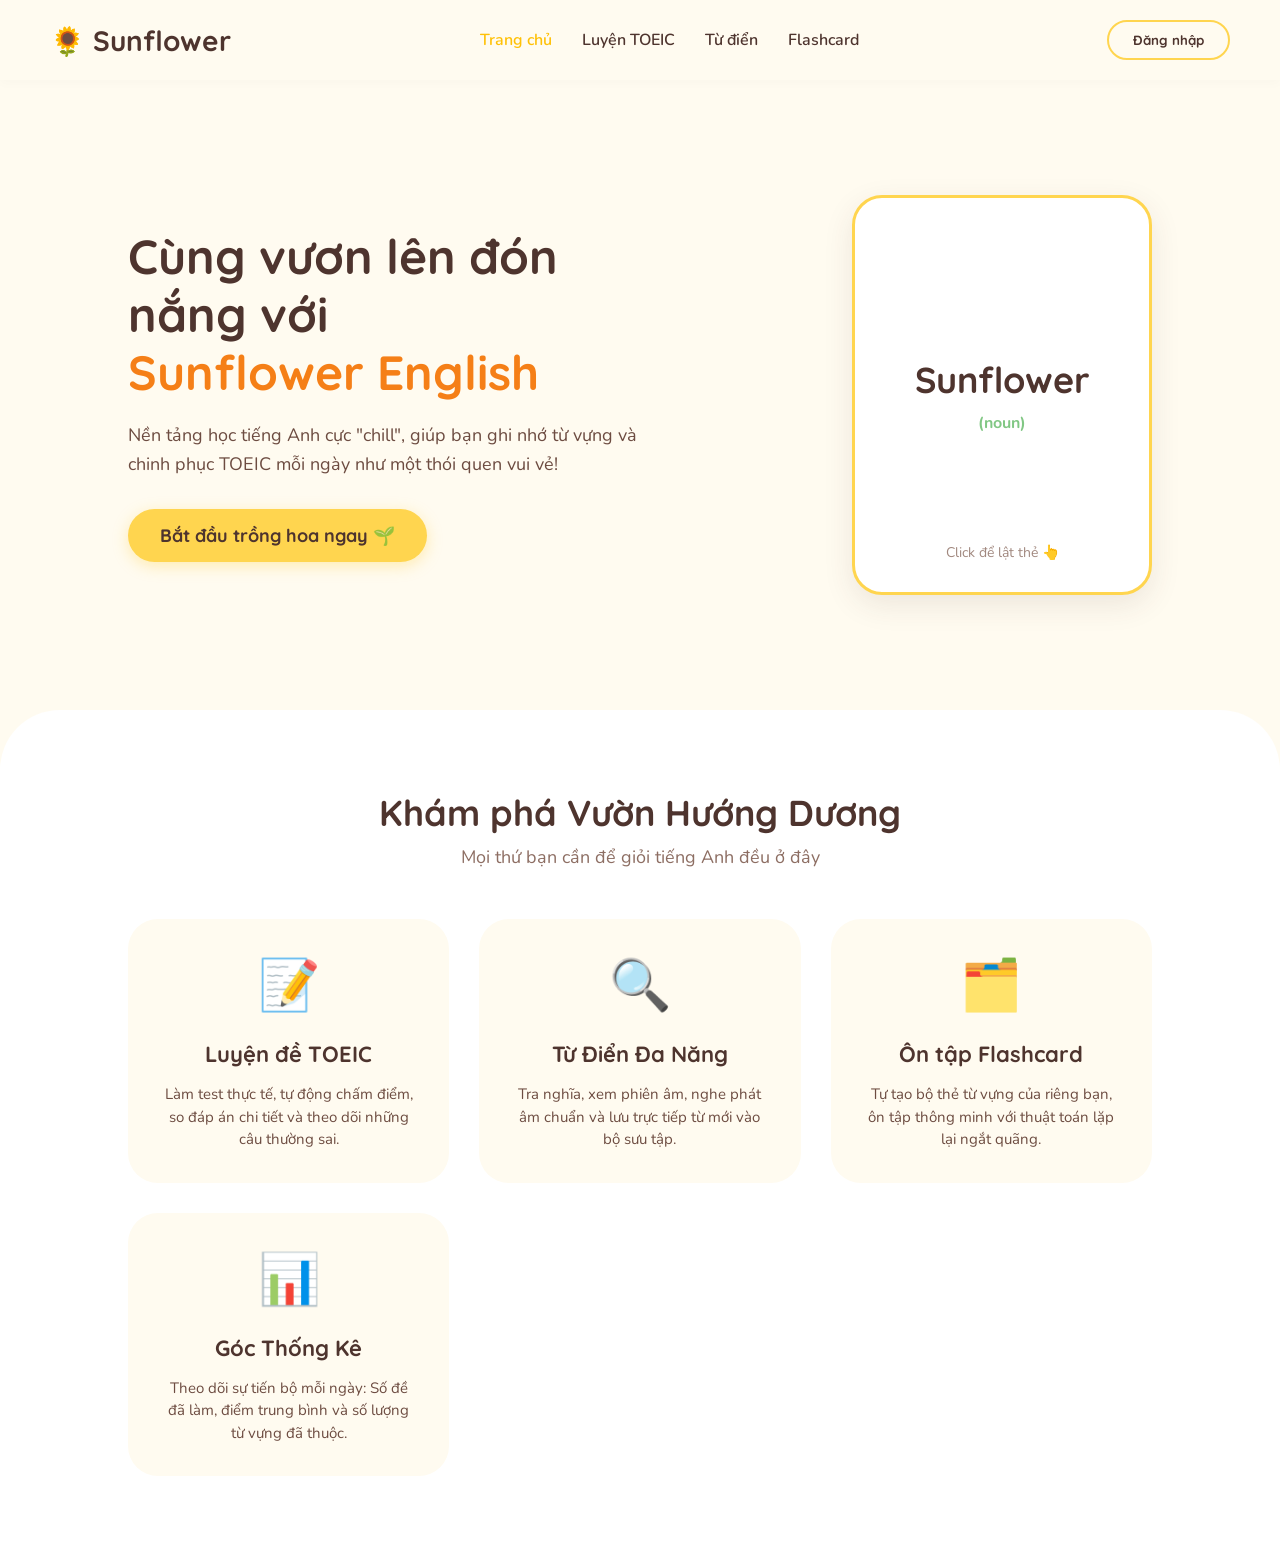
==== frontend/admin.html @ 8c7faad9 "init project" ====
<!doctype html>
<html lang="vi">
  <head>
    <meta charset="UTF-8" />
    <meta name="viewport" content="width=device-width, initial-scale=1.0" />
    <title>Admin Dashboard | Sunflower English</title>
    <link
      href="https://fonts.googleapis.com/css2?family=Nunito:wght@400;600;700&family=Quicksand:wght@600;700&display=swap"
      rel="stylesheet"
    />
    <link rel="stylesheet" href="style.css" />
    <link rel="stylesheet" href="admin.css" />
  </head>
  <body>
    <div class="admin-layout">
      <aside class="admin-sidebar">
        <div class="admin-logo">🌻 Sunflower Admin</div>
        <ul class="admin-menu">
          <li class="active" data-tab="tab-dashboard">📊 Bảng điều khiển</li>
          <li data-tab="tab-users">👥 Quản lý Người dùng</li>
          <li data-tab="tab-exams">📝 Quản lý Đề thi</li>
          <li data-tab="tab-flashcards">🗂️ Quản lý Flashcard</li>
          <li data-tab="tab-settings">⚙️ Cài đặt hệ thống</li>
        </ul>
        <button class="admin-logout" id="adminLogoutBtn">🚪 Đăng xuất</button>
      </aside>

      <main class="admin-content">
        <header class="admin-header">
          <h2>Bảng điều khiển</h2>
          <div class="admin-profile">
            <img
              src="https://api.dicebear.com/7.x/notionists/svg?seed=Admin"
              alt="Admin"
              class="avatar"
            />
            <span>Quản trị viên</span>
          </div>
        </header>

        <div id="tab-dashboard" class="admin-tab-pane active">
          <div class="admin-stats-grid">
            <div class="admin-stat-card">
              <div class="icon users-icon">👥</div>
              <div class="info">
                <p>Tổng học viên</p>
                <h3>1,245</h3>
              </div>
            </div>
            <div class="admin-stat-card">
              <div class="icon exams-icon">📝</div>
              <div class="info">
                <p>Lượt làm bài</p>
                <h3>8,430</h3>
              </div>
            </div>
            <div class="admin-stat-card">
              <div class="icon score-icon">🎯</div>
              <div class="info">
                <p>Điểm trung bình</p>
                <h3>680</h3>
              </div>
            </div>
            <div class="admin-stat-card">
              <div class="icon words-icon">🔤</div>
              <div class="info">
                <p>Từ vựng đã lưu</p>
                <h3>15,200</h3>
              </div>
            </div>
          </div>

          <div class="admin-dashboard-split">
            <div class="admin-panel">
              <h3>Hoạt động gần đây</h3>
              <table class="admin-table">
                <thead>
                  <tr>
                    <th>Học viên</th>
                    <th>Hành động</th>
                    <th>Thời gian</th>
                  </tr>
                </thead>
                <tbody id="recentActivityTable"></tbody>
              </table>
            </div>
            <div class="admin-panel">
              <h3>Đề thi phổ biến nhất</h3>
              <ul class="top-exams-list" id="topExamsList"></ul>
            </div>
          </div>
        </div>

        <div id="tab-users" class="admin-tab-pane">
          <div class="admin-panel-header">
            <h3>Danh sách Người dùng</h3>
            <div class="admin-actions">
              <input
                type="text"
                placeholder="Tìm kiếm email..."
                class="admin-search"
              />
              <button class="btn-primary" onclick="openCrudModal('user')">
                + Thêm Học viên
              </button>
            </div>
          </div>
          <div class="admin-panel">
            <table class="admin-table">
              <thead>
                <tr>
                  <th>ID</th>
                  <th>Họ Tên</th>
                  <th>Email</th>
                  <th>Trạng thái</th>
                  <th>Hành động</th>
                </tr>
              </thead>
              <tbody id="usersTableBody"></tbody>
            </table>
          </div>
        </div>

        <div id="tab-exams" class="admin-tab-pane">
          <div class="admin-panel-header">
            <h3>Kho Đề Thi TOEIC</h3>
            <div class="admin-actions">
              <input
                type="text"
                placeholder="Tìm kiếm đề thi..."
                class="admin-search"
              />
              <button class="btn-primary" onclick="openCrudModal('exam')">
                + Tạo Đề mới
              </button>
            </div>
          </div>
          <div class="admin-panel">
            <table class="admin-table">
              <thead>
                <tr>
                  <th>Mã đề</th>
                  <th>Tên đề thi</th>
                  <th>Số câu</th>
                  <th>Lượt làm</th>
                  <th>Trạng thái</th>
                  <th>Hành động</th>
                </tr>
              </thead>
              <tbody id="examsTableBody"></tbody>
            </table>
          </div>
        </div>

        <div id="tab-flashcards" class="admin-tab-pane">
          <div class="admin-panel">
            <h3>Quản lý Flashcard</h3>
            <p>Tính năng đang được phát triển...</p>
          </div>
        </div>

        <div id="tab-settings" class="admin-tab-pane">
          <div class="admin-panel">
            <h3>Cài đặt hệ thống</h3>
            <p>Tính năng đang được phát triển...</p>
          </div>
        </div>
      </main>
    </div>

    <div id="crudModal" class="modal-overlay">
      <div class="modal-content admin-modal">
        <span class="close-btn" onclick="closeCrudModal()">&times;</span>
        <div class="modal-header">
          <h2 id="crudModalTitle">Thêm mới</h2>
        </div>
        <form id="crudForm" class="auth-form">
          <div id="crudFormFields"></div>
          <button
            type="submit"
            class="btn-primary auth-submit"
            style="margin-top: 20px"
          >
            Lưu dữ liệu
          </button>
        </form>
      </div>
    </div>

    <script src="admin.js"></script>
  </body>
</html>
---- frontend/style.css ----
:root {
  --primary-color: #ffd54f;
  --primary-hover: #ffc107;
  --bg-color: #fffbf0;
  --text-color: #4e342e;
  --accent-color: #81c784;
  --card-bg: #ffffff;
}

* {
  margin: 0;
  padding: 0;
  box-sizing: border-box;
}

body {
  font-family: "Nunito", sans-serif;
  background-color: var(--bg-color);
  color: var(--text-color);
  overflow-x: hidden;
}

h1,
h2,
h3,
.logo {
  font-family: "Quicksand", sans-serif;
}

/* Navbar */
.navbar {
  display: flex;
  justify-content: space-between;
  align-items: center;
  padding: 20px 50px;
  background-color: var(--bg-color);
  position: sticky;
  top: 0;
  z-index: 100;
  box-shadow: 0 4px 10px rgba(0, 0, 0, 0.02);
}

.logo {
  font-size: 28px;
  font-weight: 700;
  cursor: pointer;
  color: var(--text-color);
}

.nav-links {
  list-style: none;
  display: flex;
  gap: 30px;
}
.nav-links a {
  text-decoration: none;
  color: var(--text-color);
  font-weight: 600;
  transition: color 0.3s;
}
.nav-links a:hover {
  color: var(--primary-hover);
}

/* Buttons */
.btn-login {
  background-color: transparent;
  border: 2px solid var(--primary-color);
  padding: 10px 24px;
  border-radius: 25px;
  font-family: "Quicksand", sans-serif;
  font-weight: 700;
  color: var(--text-color);
  cursor: pointer;
  transition: all 0.3s ease;
}
.btn-login:hover {
  background-color: var(--primary-color);
}

.btn-primary {
  background-color: var(--primary-color);
  border: none;
  padding: 15px 32px;
  border-radius: 30px;
  font-size: 18px;
  font-family: "Quicksand", sans-serif;
  font-weight: 700;
  color: var(--text-color);
  cursor: pointer;
  box-shadow: 0 4px 15px rgba(255, 213, 79, 0.4);
  transition:
    transform 0.2s ease,
    box-shadow 0.2s ease;
}
.btn-primary:hover {
  transform: translateY(-3px) scale(1.02);
  box-shadow: 0 6px 20px rgba(255, 213, 79, 0.6);
  background-color: var(--primary-hover);
}

/* Hero Section */
.hero {
  display: flex;
  align-items: center;
  justify-content: space-between;
  padding: 60px 10%;
  min-height: 70vh;
}
.hero-content {
  max-width: 50%;
}
.hero-content h1 {
  font-size: 48px;
  line-height: 1.2;
  margin-bottom: 20px;
  transition: opacity 0.5s;
}
.highlight {
  color: #f57f17;
}
.hero-content p {
  font-size: 18px;
  line-height: 1.6;
  margin-bottom: 30px;
  color: #6d4c41;
}

/* Flashcard 3D */
.hero-demo {
  perspective: 1000px;
}
.flashcard-container {
  width: 300px;
  height: 400px;
  cursor: pointer;
}
.flashcard {
  width: 100%;
  height: 100%;
  position: relative;
  transition: transform 0.8s cubic-bezier(0.175, 0.885, 0.32, 1.275);
  transform-style: preserve-3d;
}
.flashcard.is-flipped {
  transform: rotateY(180deg);
}
.card-face {
  position: absolute;
  width: 100%;
  height: 100%;
  backface-visibility: hidden;
  border-radius: 30px;
  display: flex;
  flex-direction: column;
  justify-content: center;
  align-items: center;
  box-shadow: 0 10px 30px rgba(78, 52, 46, 0.1);
  background-color: var(--card-bg);
  padding: 20px;
  text-align: center;
  border: 3px solid transparent;
}
.card-front {
  border-color: var(--primary-color);
}
.card-front h3 {
  font-size: 36px;
  color: var(--text-color);
}
.word-type {
  color: var(--accent-color);
  font-weight: 700;
  margin-top: 10px;
}
.click-hint {
  position: absolute;
  bottom: 30px;
  font-size: 14px;
  color: #a1887f;
  animation: bounce 2s infinite;
}
.card-back {
  background-color: var(--primary-color);
  transform: rotateY(180deg);
}
.card-back h3 {
  font-size: 32px;
  margin-bottom: 10px;
}
.phonetic {
  font-family: "Nunito", sans-serif;
  font-size: 18px;
  color: #5d4037;
  margin-bottom: 20px;
  background-color: rgba(255, 255, 255, 0.4);
  padding: 5px 15px;
  border-radius: 20px;
}
.example {
  font-style: italic;
  font-size: 16px;
  line-height: 1.4;
}

@keyframes bounce {
  0%,
  20%,
  50%,
  80%,
  100% {
    transform: translateY(0);
  }
  40% {
    transform: translateY(-10px);
  }
  60% {
    transform: translateY(-5px);
  }
}

/* Features Section */
.features {
  padding: 80px 10%;
  background-color: #fff;
  border-top-left-radius: 60px;
  border-top-right-radius: 60px;
}
.section-title {
  text-align: center;
  margin-bottom: 50px;
}
.section-title h2 {
  font-size: 36px;
  margin-bottom: 10px;
  color: var(--text-color);
}
.section-title p {
  color: #8d6e63;
  font-size: 18px;
}

.feature-grid {
  display: grid;
  grid-template-columns: repeat(auto-fit, minmax(250px, 1fr));
  gap: 30px;
}
.feature-card {
  background-color: var(--bg-color);
  padding: 30px;
  border-radius: 30px;
  text-align: center;
  transition:
    transform 0.3s,
    box-shadow 0.3s;
  border: 2px solid transparent;
}
.feature-card:hover {
  transform: translateY(-10px);
  box-shadow: 0 15px 30px rgba(255, 213, 79, 0.2);
  border-color: var(--primary-color);
}
.feature-icon {
  font-size: 50px;
  margin-bottom: 20px;
}
.feature-card h3 {
  margin-bottom: 15px;
  font-size: 22px;
}
.feature-card p {
  color: #6d4c41;
  line-height: 1.5;
  font-size: 15px;
}

/* Modal Auth */
.modal-overlay {
  position: fixed;
  top: 0;
  left: 0;
  width: 100%;
  height: 100%;
  background-color: rgba(78, 52, 46, 0.5);
  display: flex;
  justify-content: center;
  align-items: center;
  z-index: 1000;
  opacity: 0;
  visibility: hidden;
  transition:
    opacity 0.3s,
    visibility 0.3s;
}
.modal-overlay.active {
  opacity: 1;
  visibility: visible;
}
.modal-content {
  background-color: var(--bg-color);
  width: 400px;
  max-width: 90%;
  padding: 40px 30px;
  border-radius: 30px;
  border: 3px solid var(--primary-color);
  box-shadow: 0 20px 40px rgba(0, 0, 0, 0.15);
  position: relative;
  text-align: center;
  transform: translateY(30px) scale(0.95);
  transition: transform 0.4s cubic-bezier(0.175, 0.885, 0.32, 1.275);
}
.modal-overlay.active .modal-content {
  transform: translateY(0) scale(1);
}
.close-btn {
  position: absolute;
  top: 15px;
  right: 25px;
  font-size: 28px;
  color: #a1887f;
  cursor: pointer;
}
.close-btn:hover {
  color: var(--text-color);
}
.modal-header h2 {
  font-size: 28px;
  margin-bottom: 5px;
}
.modal-header p {
  color: #6d4c41;
  margin-bottom: 25px;
  font-size: 15px;
}
.input-group input {
  width: 100%;
  padding: 14px 20px;
  margin-bottom: 15px;
  border: 2px solid #e0e0e0;
  border-radius: 20px;
  font-family: "Nunito", sans-serif;
  font-size: 15px;
  outline: none;
  transition: 0.3s;
}
.input-group input:focus {
  border-color: var(--accent-color);
  box-shadow: 0 0 0 3px rgba(129, 199, 132, 0.2);
}
.auth-submit {
  width: 100%;
  margin-top: 10px;
}
.modal-footer {
  margin-top: 20px;
  font-size: 15px;
  color: #6d4c41;
}
.toggle-link {
  color: #e65100;
  font-weight: 700;
  text-decoration: none;
}
.toggle-link:hover {
  text-decoration: underline;
  color: #bf360c;
}
/* --- Practice Tests & Progress Bar Section --- */
.practice-tests {
  padding: 60px 10%;
  background-color: var(--bg-color);
}

.test-grid {
  display: grid;
  grid-template-columns: repeat(auto-fit, minmax(300px, 1fr));
  gap: 30px;
  margin-top: 30px;
}

.test-card {
  background-color: var(--card-bg);
  border: 2px solid #f0f0f0;
  border-radius: 20px;
  padding: 25px;
  box-shadow: 0 4px 15px rgba(0, 0, 0, 0.02);
  transition:
    transform 0.3s,
    box-shadow 0.3s,
    border-color 0.3s;
}

.test-card:hover {
  transform: translateY(-5px);
  box-shadow: 0 10px 25px rgba(255, 213, 79, 0.15);
  border-color: var(--primary-color);
}

.test-card h3 {
  font-size: 20px;
  color: var(--text-color);
  margin-bottom: 15px;
}

/* Thanh tiến độ */
.progress-bar-container {
  width: 100%;
  height: 10px;
  background-color: #eeeeee;
  border-radius: 10px;
  margin-bottom: 10px;
  overflow: hidden;
}

.progress-bar {
  height: 100%;
  background-color: var(--primary-color);
  border-radius: 10px;
  transition: width 0.5s ease-in-out;
}

.question-info {
  font-size: 14px;
  color: #8d6e63;
  margin-bottom: 20px;
}

/* Nút bấm full-width */
.btn-take-test {
  width: 100%;
  background-color: var(--primary-color);
  border: none;
  padding: 12px 0;
  border-radius: 15px;
  font-size: 16px;
  font-family: "Quicksand", sans-serif;
  font-weight: 700;
  color: var(--text-color);
  cursor: pointer;
  transition:
    background-color 0.2s,
    transform 0.2s;
}

.btn-take-test:hover {
  background-color: var(--primary-hover);
  transform: scale(1.02);
}
.nav-auth {
  position: relative;
}

.user-menu {
  position: relative;
  cursor: pointer;
}

.user-profile-btn {
  display: flex;
  align-items: center;
  gap: 10px;
  background-color: var(--primary-color);
  padding: 6px 16px 6px 6px;
  border-radius: 30px;
  font-weight: 700;
  color: var(--text-color);
  transition:
    transform 0.2s,
    box-shadow 0.2s;
}

.user-profile-btn:hover {
  transform: translateY(-2px);
  box-shadow: 0 4px 10px rgba(255, 213, 79, 0.4);
}

.avatar {
  width: 32px;
  height: 32px;
  border-radius: 50%;
  background-color: white;
  border: 2px solid white;
}

.arrow {
  font-size: 10px;
  transition: transform 0.3s;
}

.user-menu:hover .arrow {
  transform: rotate(180deg);
}

.dropdown-content {
  position: absolute;
  top: 130%;
  right: 0;
  background-color: var(--card-bg);
  min-width: 220px;
  border-radius: 20px;
  box-shadow: 0 10px 30px rgba(0, 0, 0, 0.1);
  list-style: none;
  padding: 10px;
  opacity: 0;
  visibility: hidden;
  transform: translateY(-15px);
  transition: all 0.3s ease;
  border: 2px solid var(--primary-color);
  z-index: 200;
}

.user-menu:hover .dropdown-content {
  opacity: 1;
  visibility: visible;
  transform: translateY(0);
}

.dropdown-content li a {
  display: block;
  padding: 12px 15px;
  color: var(--text-color);
  text-decoration: none;
  font-weight: 600;
  border-radius: 12px;
  transition:
    background 0.2s,
    transform 0.2s;
}

.dropdown-content li a:hover {
  background-color: #fffde7;
  color: #e65100;
  transform: translateX(5px);
}
---- frontend/admin.css ----
body {
  background-color: #f4f7fe;
  margin: 0;
  overflow: hidden;
}

.admin-layout {
  display: flex;
  height: 100vh;
}

.admin-sidebar {
  width: 280px;
  background-color: #ffffff;
  box-shadow: 4px 0 20px rgba(0, 0, 0, 0.03);
  display: flex;
  flex-direction: column;
  padding: 30px 20px;
  z-index: 100;
}

.admin-logo {
  font-size: 24px;
  font-weight: 700;
  color: var(--text-color);
  margin-bottom: 40px;
  text-align: center;
  font-family: "Quicksand", sans-serif;
}

.admin-menu {
  list-style: none;
  flex: 1;
}

.admin-menu li {
  padding: 15px 20px;
  margin-bottom: 10px;
  border-radius: 15px;
  font-weight: 700;
  color: #a3aed0;
  cursor: pointer;
  transition: all 0.2s;
  display: flex;
  align-items: center;
  gap: 15px;
}

.admin-menu li:hover {
  background-color: #f4f7fe;
  color: var(--primary-hover);
}

.admin-menu li.active {
  background-color: var(--primary-color);
  color: var(--text-color);
}

.admin-logout {
  background: transparent;
  border: 2px solid #ffebee;
  color: #ef5350;
  padding: 15px;
  border-radius: 15px;
  font-weight: 700;
  cursor: pointer;
  transition: 0.2s;
}

.admin-logout:hover {
  background: #ffebee;
}

.admin-content {
  flex: 1;
  overflow-y: auto;
  padding: 0 40px 40px 40px;
}

.admin-header {
  display: flex;
  justify-content: space-between;
  align-items: center;
  padding: 30px 0;
  position: sticky;
  top: 0;
  background-color: #f4f7fe;
  z-index: 50;
}

.admin-header h2 {
  font-size: 32px;
  color: #2b3674;
}

.admin-profile {
  display: flex;
  align-items: center;
  gap: 15px;
  background: white;
  padding: 8px 20px 8px 8px;
  border-radius: 30px;
  box-shadow: 0 5px 15px rgba(0, 0, 0, 0.02);
  font-weight: 700;
}

.admin-tab-pane {
  display: none;
  animation: fadeIn 0.4s ease;
}

.admin-tab-pane.active {
  display: block;
}

.admin-stats-grid {
  display: grid;
  grid-template-columns: repeat(4, 1fr);
  gap: 25px;
  margin-bottom: 30px;
}

.admin-stat-card {
  background: white;
  padding: 25px;
  border-radius: 20px;
  display: flex;
  align-items: center;
  gap: 20px;
  box-shadow: 0 5px 20px rgba(0, 0, 0, 0.02);
}

.admin-stat-card .icon {
  width: 60px;
  height: 60px;
  border-radius: 50%;
  display: flex;
  justify-content: center;
  align-items: center;
  font-size: 28px;
}

.users-icon {
  background: #e3f2fd;
  color: #1976d2;
}
.exams-icon {
  background: #fff3e0;
  color: #f57c00;
}
.score-icon {
  background: #e8f5e9;
  color: #388e3c;
}
.words-icon {
  background: #f3e5f5;
  color: #7b1fa2;
}

.admin-stat-card .info p {
  color: #a3aed0;
  font-size: 14px;
  font-weight: 600;
  margin-bottom: 5px;
}

.admin-stat-card .info h3 {
  font-size: 24px;
  color: #2b3674;
}

.admin-dashboard-split {
  display: grid;
  grid-template-columns: 2fr 1fr;
  gap: 25px;
}

.admin-panel {
  background: white;
  padding: 30px;
  border-radius: 20px;
  box-shadow: 0 5px 20px rgba(0, 0, 0, 0.02);
}

.admin-panel h3 {
  color: #2b3674;
  margin-bottom: 25px;
  font-size: 20px;
}

.admin-panel-header {
  display: flex;
  justify-content: space-between;
  align-items: center;
  margin-bottom: 25px;
}

.admin-panel-header h3 {
  color: #2b3674;
  font-size: 24px;
  margin: 0;
}

.admin-actions {
  display: flex;
  gap: 15px;
}

.admin-search {
  padding: 10px 20px;
  border-radius: 15px;
  border: 2px solid #e0e5f2;
  outline: none;
  font-family: "Nunito", sans-serif;
  width: 250px;
  transition: 0.3s;
}

.admin-search:focus {
  border-color: var(--primary-color);
}

.admin-table {
  width: 100%;
  border-collapse: collapse;
}

.admin-table th {
  text-align: left;
  color: #a3aed0;
  font-size: 14px;
  font-weight: 700;
  padding-bottom: 15px;
  border-bottom: 2px solid #f4f7fe;
}

.admin-table td {
  padding: 15px 0;
  color: #2b3674;
  font-weight: 600;
  border-bottom: 1px solid #f4f7fe;
}

.status-badge {
  padding: 6px 15px;
  border-radius: 12px;
  font-size: 13px;
}

.status-active {
  background: #e8f5e9;
  color: #2e7d32;
}
.status-locked {
  background: #ffebee;
  color: #d32f2f;
}
.status-public {
  background: #e3f2fd;
  color: #1565c0;
}
.status-draft {
  background: #fff3e0;
  color: #e65100;
}

.action-btn {
  background: transparent;
  border: none;
  font-size: 18px;
  cursor: pointer;
  margin-right: 10px;
  transition: 0.2s;
}

.action-btn.edit:hover {
  color: #1976d2;
  transform: scale(1.1);
}
.action-btn.delete:hover {
  color: #d32f2f;
  transform: scale(1.1);
}

.top-exams-list {
  list-style: none;
  padding: 0;
}

.top-exams-list li {
  display: flex;
  justify-content: space-between;
  padding: 15px 0;
  border-bottom: 1px solid #f4f7fe;
  color: #2b3674;
  font-weight: 600;
}

.top-exams-list li span:last-child {
  color: var(--accent-color);
}

.admin-modal {
  width: 500px;
}

.admin-input-group {
  margin-bottom: 20px;
  text-align: left;
}

.admin-input-group label {
  display: block;
  font-weight: 700;
  color: #2b3674;
  margin-bottom: 8px;
}

.admin-input-group input,
.admin-input-group select {
  width: 100%;
  padding: 12px 15px;
  border-radius: 12px;
  border: 2px solid #e0e5f2;
  font-family: "Nunito", sans-serif;
  font-size: 15px;
  outline: none;
}

.admin-input-group input:focus,
.admin-input-group select:focus {
  border-color: var(--primary-color);
}
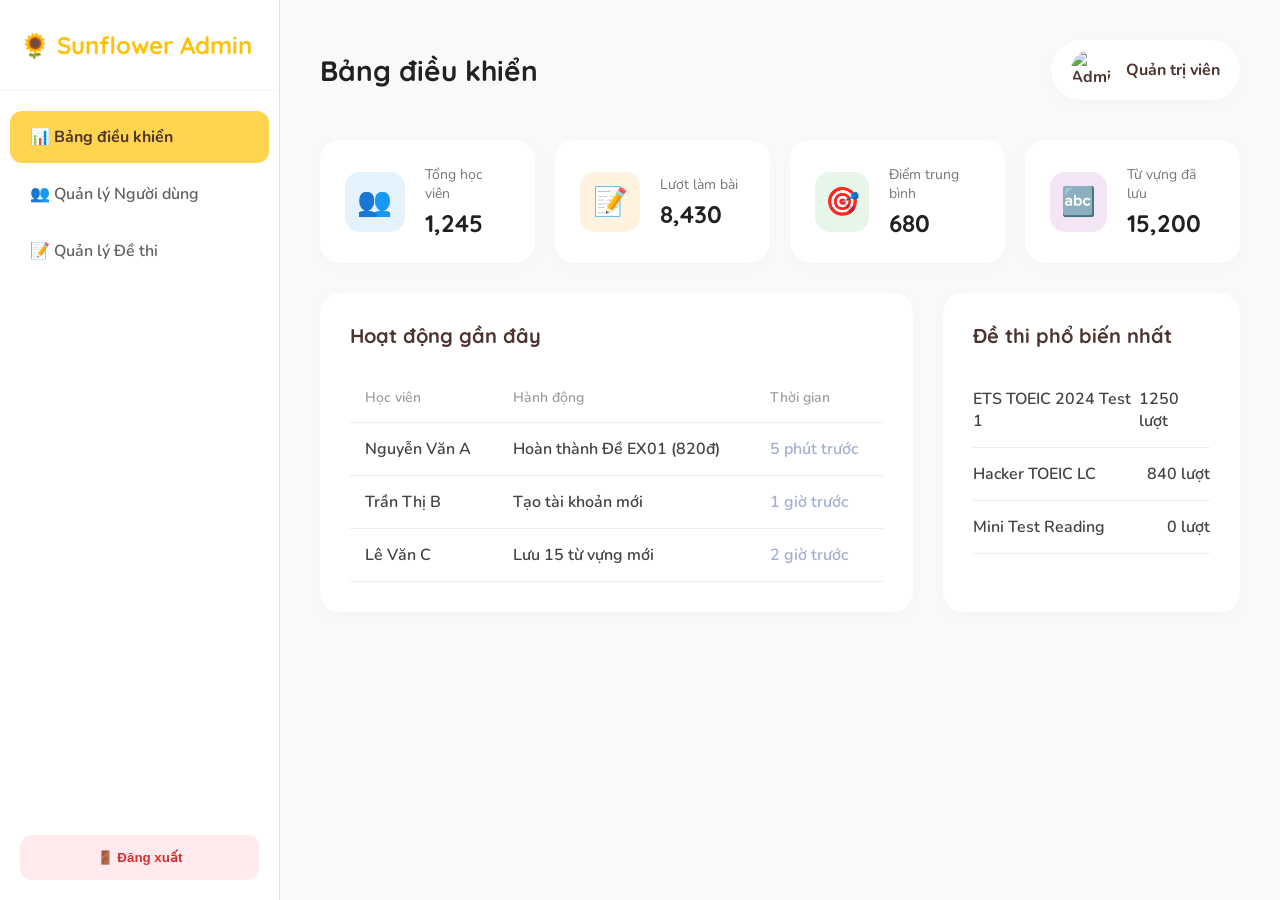
==== commit f518cf43: "Complete admin page" ====
--- a/frontend/admin.html
+++ b/frontend/admin.html
@@ -8,8 +8,8 @@
       href="https://fonts.googleapis.com/css2?family=Nunito:wght@400;600;700&family=Quicksand:wght@600;700&display=swap"
       rel="stylesheet"
     />
-    <link rel="stylesheet" href="style.css" />
-    <link rel="stylesheet" href="admin.css" />
+    <link rel="stylesheet" href="./css/style.css" />
+    <link rel="stylesheet" href="./css/admin.css" />
   </head>
   <body>
     <div class="admin-layout">
@@ -19,15 +19,13 @@
           <li class="active" data-tab="tab-dashboard">📊 Bảng điều khiển</li>
           <li data-tab="tab-users">👥 Quản lý Người dùng</li>
           <li data-tab="tab-exams">📝 Quản lý Đề thi</li>
-          <li data-tab="tab-flashcards">🗂️ Quản lý Flashcard</li>
-          <li data-tab="tab-settings">⚙️ Cài đặt hệ thống</li>
         </ul>
         <button class="admin-logout" id="adminLogoutBtn">🚪 Đăng xuất</button>
       </aside>
 
       <main class="admin-content">
         <header class="admin-header">
-          <h2>Bảng điều khiển</h2>
+          <h2 id="mainHeaderTitle">Bảng điều khiển</h2>
           <div class="admin-profile">
             <img
               src="https://api.dicebear.com/7.x/notionists/svg?seed=Admin"
@@ -93,8 +91,10 @@
 
         <div id="tab-users" class="admin-tab-pane">
           <div class="admin-panel-header">
-            <h3>Danh sách Người dùng</h3>
-            <div class="admin-actions">
+            <div
+              class="admin-actions"
+              style="width: 100%; justify-content: space-between"
+            >
               <input
                 type="text"
                 placeholder="Tìm kiếm email..."
@@ -122,47 +122,116 @@
         </div>
 
         <div id="tab-exams" class="admin-tab-pane">
-          <div class="admin-panel-header">
-            <h3>Kho Đề Thi TOEIC</h3>
-            <div class="admin-actions">
-              <input
-                type="text"
-                placeholder="Tìm kiếm đề thi..."
-                class="admin-search"
-              />
-              <button class="btn-primary" onclick="openCrudModal('exam')">
-                + Tạo Đề mới
-              </button>
-            </div>
-          </div>
-          <div class="admin-panel">
-            <table class="admin-table">
-              <thead>
-                <tr>
-                  <th>Mã đề</th>
-                  <th>Tên đề thi</th>
-                  <th>Số câu</th>
-                  <th>Lượt làm</th>
-                  <th>Trạng thái</th>
-                  <th>Hành động</th>
-                </tr>
-              </thead>
-              <tbody id="examsTableBody"></tbody>
-            </table>
-          </div>
-        </div>
-
-        <div id="tab-flashcards" class="admin-tab-pane">
-          <div class="admin-panel">
-            <h3>Quản lý Flashcard</h3>
-            <p>Tính năng đang được phát triển...</p>
-          </div>
-        </div>
-
-        <div id="tab-settings" class="admin-tab-pane">
-          <div class="admin-panel">
-            <h3>Cài đặt hệ thống</h3>
-            <p>Tính năng đang được phát triển...</p>
+          <div id="examListView">
+            <div class="admin-panel-header">
+              <div
+                class="admin-actions"
+                style="width: 100%; justify-content: space-between"
+              >
+                <input
+                  type="text"
+                  placeholder="Tìm kiếm đề thi..."
+                  class="admin-search"
+                />
+                <button class="btn-primary" onclick="openExamBuilder()">
+                  + Trình tạo Đề thi
+                </button>
+              </div>
+            </div>
+            <div class="admin-panel">
+              <table class="admin-table">
+                <thead>
+                  <tr>
+                    <th>Mã đề</th>
+                    <th>Tên đề thi</th>
+                    <th>Số câu</th>
+                    <th>Lượt làm</th>
+                    <th>Trạng thái</th>
+                    <th>Hành động</th>
+                  </tr>
+                </thead>
+                <tbody id="examsTableBody"></tbody>
+              </table>
+            </div>
+          </div>
+
+          <div id="examBuilderView" style="display: none">
+            <div class="builder-top-bar">
+              <div class="builder-top-left">
+                <button class="btn-back" onclick="closeExamBuilder()">
+                  🔙 Hủy & Quay lại
+                </button>
+                <input
+                  type="text"
+                  class="exam-title-input"
+                  placeholder="Nhập tên đề thi (VD: ETS 2024 Test 1)..."
+                />
+              </div>
+              <div class="builder-top-right">
+                <select class="exam-status-select">
+                  <option value="draft">Bản nháp</option>
+                  <option value="public">Công khai xuất bản</option>
+                </select>
+                <button class="btn-primary" onclick="saveExam()">
+                  💾 Lưu Đề Thi
+                </button>
+              </div>
+            </div>
+
+            <div class="builder-global-config admin-panel">
+              <div class="config-row">
+                <div class="config-item">
+                  <label>Audio Tổng (Listening Part 1-4)</label>
+                  <div class="file-upload-box">
+                    <input
+                      type="file"
+                      accept="audio/*"
+                      id="globalAudioUpload"
+                    />
+                    <span>Tải lên file MP3</span>
+                  </div>
+                </div>
+                <div class="config-item">
+                  <label>Tags / Phân loại</label>
+                  <input
+                    type="text"
+                    class="exam-tags-input"
+                    placeholder="VD: Full Test, Khó, 2024..."
+                  />
+                </div>
+              </div>
+            </div>
+
+            <div class="builder-workspace">
+              <div class="builder-sidebar">
+                <div class="part-nav-btn active" data-build-part="1">
+                  Part 1 (Hình ảnh)
+                </div>
+                <div class="part-nav-btn" data-build-part="2">
+                  Part 2 (Hỏi đáp)
+                </div>
+                <div class="part-nav-btn" data-build-part="3">
+                  Part 3 (Hội thoại)
+                </div>
+                <div class="part-nav-btn" data-build-part="4">
+                  Part 4 (Bài nói)
+                </div>
+                <div class="part-nav-btn" data-build-part="5">
+                  Part 5 (Điền từ)
+                </div>
+                <div class="part-nav-btn" data-build-part="6">
+                  Part 6 (Điền đoạn văn)
+                </div>
+                <div class="part-nav-btn" data-build-part="7">
+                  Part 7 (Đọc hiểu)
+                </div>
+              </div>
+
+              <div
+                class="builder-content-area admin-panel"
+                id="builderContentArea"
+              ></div>
+            </div>
           </div>
         </div>
       </main>
@@ -187,6 +256,6 @@
       </div>
     </div>
 
-    <script src="admin.js"></script>
+    <script src="./js/admin.js"></script>
   </body>
 </html>
--- a/frontend/css/style.css
+++ b/frontend/css/style.css
@@ -0,0 +1,287 @@
+:root {
+  --primary-color: #ffd54f;
+  --primary-hover: #ffc107;
+  --bg-color: #fffbf0;
+  --text-color: #4e342e;
+  --accent-color: #81c784;
+  --card-bg: #ffffff;
+}
+
+* {
+  margin: 0;
+  padding: 0;
+  box-sizing: border-box;
+}
+
+body {
+  font-family: "Nunito", sans-serif;
+  background-color: var(--bg-color);
+  color: var(--text-color);
+  overflow-x: hidden;
+}
+
+h1,
+h2,
+h3,
+.logo {
+  font-family: "Quicksand", sans-serif;
+}
+
+/* Hero Section */
+
+.hero {
+  display: flex;
+  align-items: center;
+  justify-content: space-between;
+  padding: 60px 10%;
+  min-height: 70vh;
+}
+.hero-content {
+  max-width: 50%;
+}
+.hero-content h1 {
+  font-size: 48px;
+  line-height: 1.2;
+  margin-bottom: 20px;
+  transition: opacity 0.5s;
+}
+.highlight {
+  color: #f57f17;
+}
+.hero-content p {
+  font-size: 18px;
+  line-height: 1.6;
+  margin-bottom: 30px;
+  color: #6d4c41;
+}
+
+/* Flashcard 3D */
+.hero-demo {
+  perspective: 1000px;
+}
+.flashcard-container {
+  width: 300px;
+  height: 400px;
+  cursor: pointer;
+}
+.flashcard {
+  width: 100%;
+  height: 100%;
+  position: relative;
+  transition: transform 0.8s cubic-bezier(0.175, 0.885, 0.32, 1.275);
+  transform-style: preserve-3d;
+}
+.flashcard.is-flipped {
+  transform: rotateY(180deg);
+}
+.card-face {
+  position: absolute;
+  width: 100%;
+  height: 100%;
+  backface-visibility: hidden;
+  border-radius: 30px;
+  display: flex;
+  flex-direction: column;
+  justify-content: center;
+  align-items: center;
+  box-shadow: 0 10px 30px rgba(78, 52, 46, 0.1);
+  background-color: var(--card-bg);
+  padding: 20px;
+  text-align: center;
+  border: 3px solid transparent;
+}
+.card-front {
+  border-color: var(--primary-color);
+}
+.card-front h3 {
+  font-size: 36px;
+  color: var(--text-color);
+}
+.word-type {
+  color: var(--accent-color);
+  font-weight: 700;
+  margin-top: 10px;
+}
+.click-hint {
+  position: absolute;
+  bottom: 30px;
+  font-size: 14px;
+  color: #a1887f;
+  animation: bounce 2s infinite;
+}
+.card-back {
+  background-color: var(--primary-color);
+  transform: rotateY(180deg);
+}
+.card-back h3 {
+  font-size: 32px;
+  margin-bottom: 10px;
+}
+.phonetic {
+  font-family: "Nunito", sans-serif;
+  font-size: 18px;
+  color: #5d4037;
+  margin-bottom: 20px;
+  background-color: rgba(255, 255, 255, 0.4);
+  padding: 5px 15px;
+  border-radius: 20px;
+}
+.example {
+  font-style: italic;
+  font-size: 16px;
+  line-height: 1.4;
+}
+
+@keyframes bounce {
+  0%,
+  20%,
+  50%,
+  80%,
+  100% {
+    transform: translateY(0);
+  }
+  40% {
+    transform: translateY(-10px);
+  }
+  60% {
+    transform: translateY(-5px);
+  }
+}
+
+/* Features Section */
+.features {
+  padding: 80px 10%;
+  background-color: #fff;
+  border-top-left-radius: 60px;
+  border-top-right-radius: 60px;
+}
+.section-title {
+  text-align: center;
+  margin-bottom: 50px;
+}
+.section-title h2 {
+  font-size: 36px;
+  margin-bottom: 10px;
+  color: var(--text-color);
+}
+.section-title p {
+  color: #8d6e63;
+  font-size: 18px;
+}
+
+.feature-grid {
+  display: grid;
+  grid-template-columns: repeat(auto-fit, minmax(250px, 1fr));
+  gap: 30px;
+}
+.feature-card {
+  background-color: var(--bg-color);
+  padding: 30px;
+  border-radius: 30px;
+  text-align: center;
+  transition:
+    transform 0.3s,
+    box-shadow 0.3s;
+  border: 2px solid transparent;
+}
+.feature-card:hover {
+  transform: translateY(-10px);
+  box-shadow: 0 15px 30px rgba(255, 213, 79, 0.2);
+  border-color: var(--primary-color);
+}
+.feature-icon {
+  font-size: 50px;
+  margin-bottom: 20px;
+}
+.feature-card h3 {
+  margin-bottom: 15px;
+  font-size: 22px;
+}
+.feature-card p {
+  color: #6d4c41;
+  line-height: 1.5;
+  font-size: 15px;
+}
+
+/* --- Practice Tests & Progress Bar Section --- */
+
+.practice-tests {
+  padding: 60px 10%;
+  background-color: var(--bg-color);
+}
+
+.test-grid {
+  display: grid;
+  grid-template-columns: repeat(auto-fit, minmax(300px, 1fr));
+  gap: 30px;
+  margin-top: 30px;
+}
+
+.test-card {
+  background-color: var(--card-bg);
+  border: 2px solid #f0f0f0;
+  border-radius: 20px;
+  padding: 25px;
+  box-shadow: 0 4px 15px rgba(0, 0, 0, 0.02);
+  transition:
+    transform 0.3s,
+    box-shadow 0.3s,
+    border-color 0.3s;
+}
+
+.test-card:hover {
+  transform: translateY(-5px);
+  box-shadow: 0 10px 25px rgba(255, 213, 79, 0.15);
+  border-color: var(--primary-color);
+}
+
+.test-card h3 {
+  font-size: 20px;
+  color: var(--text-color);
+  margin-bottom: 15px;
+}
+
+/* Thanh tiến độ */
+.progress-bar-container {
+  width: 100%;
+  height: 10px;
+  background-color: #eeeeee;
+  border-radius: 10px;
+  margin-bottom: 10px;
+  overflow: hidden;
+}
+
+.progress-bar {
+  height: 100%;
+  background-color: var(--primary-color);
+  border-radius: 10px;
+  transition: width 0.5s ease-in-out;
+}
+
+.question-info {
+  font-size: 14px;
+  color: #8d6e63;
+  margin-bottom: 20px;
+}
+
+/* Nút bấm full-width */
+.btn-take-test {
+  width: 100%;
+  background-color: var(--primary-color);
+  border: none;
+  padding: 12px 0;
+  border-radius: 15px;
+  font-size: 16px;
+  font-family: "Quicksand", sans-serif;
+  font-weight: 700;
+  color: var(--text-color);
+  cursor: pointer;
+  transition:
+    background-color 0.2s,
+    transform 0.2s;
+}
+
+.btn-take-test:hover {
+  background-color: var(--primary-hover);
+  transform: scale(1.02);
+}
--- a/frontend/css/admin.css
+++ b/frontend/css/admin.css
@@ -0,0 +1,601 @@
+.admin-layout {
+  display: flex;
+  min-height: 100vh;
+  background: #f8f9fa;
+  font-family: "Nunito", sans-serif;
+}
+.admin-sidebar {
+  width: 280px;
+  background: white;
+  border-right: 1px solid #e0e0e0;
+  display: flex;
+  flex-direction: column;
+  position: sticky;
+  top: 0;
+  height: 100vh;
+}
+.admin-logo {
+  padding: 30px 20px;
+  font-size: 24px;
+  font-weight: 700;
+  color: var(--primary-hover);
+  font-family: "Quicksand", sans-serif;
+  border-bottom: 1px solid #f5f5f5;
+}
+.admin-menu {
+  list-style: none;
+  padding: 20px 10px;
+  flex: 1;
+  margin: 0;
+}
+.admin-menu li {
+  padding: 15px 20px;
+  margin-bottom: 5px;
+  border-radius: 12px;
+  font-weight: 600;
+  color: #616161;
+  cursor: pointer;
+  transition: 0.2s;
+  display: flex;
+  align-items: center;
+  gap: 10px;
+}
+.admin-menu li:hover {
+  background: #fffbf0;
+  color: var(--primary-hover);
+}
+.admin-menu li.active {
+  background: var(--primary-color);
+  color: var(--text-color);
+  font-weight: 700;
+}
+.admin-logout {
+  margin: 20px;
+  padding: 15px;
+  border: none;
+  background: #ffebee;
+  color: #d32f2f;
+  border-radius: 12px;
+  font-weight: 700;
+  cursor: pointer;
+  transition: 0.2s;
+}
+.admin-logout:hover {
+  background: #ffcdd2;
+}
+
+.admin-content {
+  flex: 1;
+  padding: 40px;
+  overflow-y: auto;
+}
+.admin-header {
+  display: flex;
+  justify-content: space-between;
+  align-items: center;
+  margin-bottom: 40px;
+}
+.admin-header h2 {
+  font-size: 28px;
+  color: #212121;
+  margin: 0;
+}
+.admin-profile {
+  display: flex;
+  align-items: center;
+  gap: 15px;
+  background: white;
+  padding: 10px 20px;
+  border-radius: 30px;
+  box-shadow: 0 4px 15px rgba(0, 0, 0, 0.02);
+  font-weight: 700;
+}
+.admin-profile img {
+  width: 40px;
+  height: 40px;
+  border-radius: 50%;
+}
+
+.admin-tab-pane {
+  display: none;
+  animation: fadeIn 0.4s ease;
+}
+.admin-tab-pane.active {
+  display: block;
+}
+
+.admin-stats-grid {
+  display: grid;
+  grid-template-columns: repeat(4, 1fr);
+  gap: 20px;
+  margin-bottom: 30px;
+}
+.admin-stat-card {
+  background: white;
+  padding: 25px;
+  border-radius: 20px;
+  display: flex;
+  align-items: center;
+  gap: 20px;
+  box-shadow: 0 4px 15px rgba(0, 0, 0, 0.02);
+}
+.admin-stat-card .icon {
+  width: 60px;
+  height: 60px;
+  border-radius: 15px;
+  display: flex;
+  justify-content: center;
+  align-items: center;
+  font-size: 28px;
+}
+.users-icon {
+  background: #e3f2fd;
+  color: #1976d2;
+}
+.exams-icon {
+  background: #fff3e0;
+  color: #f57c00;
+}
+.score-icon {
+  background: #e8f5e9;
+  color: #388e3c;
+}
+.words-icon {
+  background: #f3e5f5;
+  color: #7b1fa2;
+}
+.admin-stat-card .info p {
+  color: #757575;
+  font-size: 14px;
+  margin-bottom: 5px;
+}
+.admin-stat-card .info h3 {
+  font-size: 24px;
+  margin: 0;
+  color: #212121;
+}
+
+.admin-dashboard-split {
+  display: grid;
+  grid-template-columns: 2fr 1fr;
+  gap: 30px;
+}
+.admin-panel {
+  background: white;
+  padding: 30px;
+  border-radius: 20px;
+  box-shadow: 0 4px 15px rgba(0, 0, 0, 0.02);
+  margin-bottom: 30px;
+}
+.admin-panel h3 {
+  margin-top: 0;
+  margin-bottom: 25px;
+  font-size: 20px;
+}
+.admin-panel-header {
+  margin-bottom: 25px;
+}
+
+.admin-table {
+  width: 100%;
+  border-collapse: collapse;
+}
+.admin-table th,
+.admin-table td {
+  padding: 15px;
+  text-align: left;
+  border-bottom: 1px solid #eeeeee;
+}
+.admin-table th {
+  color: #9e9e9e;
+  font-weight: 600;
+  font-size: 14px;
+}
+.admin-table td {
+  color: #424242;
+  font-weight: 600;
+}
+.status-badge {
+  padding: 6px 12px;
+  border-radius: 20px;
+  font-size: 12px;
+  font-weight: 700;
+}
+.status-active,
+.status-public {
+  background: #e8f5e9;
+  color: #2e7d32;
+}
+.status-locked,
+.status-draft {
+  background: #eeeeee;
+  color: #616161;
+}
+.action-btn {
+  background: transparent;
+  border: none;
+  font-size: 18px;
+  cursor: pointer;
+  margin-right: 10px;
+  transition: 0.2s;
+}
+.action-btn:hover {
+  transform: scale(1.2);
+}
+
+.top-exams-list {
+  list-style: none;
+  padding: 0;
+  margin: 0;
+}
+.top-exams-list li {
+  display: flex;
+  justify-content: space-between;
+  padding: 15px 0;
+  border-bottom: 1px solid #eeeeee;
+  font-weight: 600;
+  color: #424242;
+}
+
+.admin-search {
+  padding: 12px 20px;
+  border-radius: 12px;
+  border: 2px solid #eeeeee;
+  width: 300px;
+  font-family: "Nunito";
+  outline: none;
+}
+.admin-search:focus {
+  border-color: var(--primary-color);
+}
+.admin-actions {
+  display: flex;
+  gap: 15px;
+}
+
+.admin-input-group {
+  margin-bottom: 20px;
+  text-align: left;
+}
+.admin-input-group label {
+  display: block;
+  font-weight: bold;
+  margin-bottom: 8px;
+  color: var(--text-color);
+}
+.admin-input-group input,
+.admin-input-group select {
+  width: 100%;
+  padding: 12px;
+  border-radius: 12px;
+  border: 2px solid #e0e0e0;
+  font-family: "Nunito";
+}
+
+.modal-overlay {
+  position: fixed;
+  top: 0;
+  left: 0;
+  width: 100%;
+  height: 100%;
+  background: rgba(0, 0, 0, 0.5);
+  z-index: 9999;
+  display: flex;
+  justify-content: center;
+  align-items: center;
+  opacity: 0;
+  visibility: hidden;
+  pointer-events: none;
+  transition: 0.3s;
+}
+.modal-overlay.active {
+  opacity: 1;
+  visibility: visible;
+  pointer-events: auto;
+}
+.admin-modal {
+  width: 500px;
+  padding: 30px;
+  text-align: left;
+}
+.close-btn {
+  position: absolute;
+  top: 15px;
+  right: 20px;
+  font-size: 24px;
+  cursor: pointer;
+  color: #757575;
+}
+
+.builder-top-bar {
+  display: flex;
+  justify-content: space-between;
+  align-items: center;
+  background: white;
+  padding: 20px 30px;
+  border-radius: 20px;
+  margin-bottom: 20px;
+  box-shadow: 0 4px 15px rgba(0, 0, 0, 0.02);
+  position: sticky;
+  top: -40px;
+  z-index: 100;
+}
+.builder-top-left {
+  display: flex;
+  align-items: center;
+  gap: 20px;
+  flex: 1;
+}
+.btn-back {
+  background: #f5f5f5;
+  border: none;
+  padding: 12px 20px;
+  border-radius: 12px;
+  font-weight: 700;
+  color: #616161;
+  cursor: pointer;
+  transition: 0.2s;
+}
+.btn-back:hover {
+  background: #e0e0e0;
+}
+.exam-title-input {
+  flex: 1;
+  border: none;
+  font-size: 24px;
+  font-weight: 700;
+  font-family: "Quicksand";
+  color: #212121;
+  outline: none;
+  border-bottom: 2px dashed #e0e0e0;
+  padding: 5px 0;
+  background: transparent;
+  max-width: 600px;
+}
+.exam-title-input:focus {
+  border-color: var(--primary-color);
+}
+.builder-top-right {
+  display: flex;
+  gap: 15px;
+}
+.exam-status-select {
+  padding: 12px;
+  border-radius: 12px;
+  border: 2px solid #e0e0e0;
+  font-weight: 600;
+  outline: none;
+}
+
+.builder-global-config {
+  margin-bottom: 20px;
+}
+.config-row {
+  display: flex;
+  gap: 30px;
+}
+.config-item {
+  flex: 1;
+}
+.config-item label {
+  display: block;
+  font-weight: 700;
+  margin-bottom: 10px;
+  color: #424242;
+}
+.file-upload-box {
+  border: 2px dashed #bdbdbd;
+  padding: 15px;
+  border-radius: 12px;
+  text-align: center;
+  position: relative;
+  background: #fafafa;
+  transition: 0.2s;
+  cursor: pointer;
+}
+.file-upload-box:hover {
+  border-color: var(--primary-hover);
+  background: #fffbf0;
+}
+.file-upload-box input[type="file"] {
+  position: absolute;
+  top: 0;
+  left: 0;
+  width: 100%;
+  height: 100%;
+  opacity: 0;
+  cursor: pointer;
+}
+.file-upload-box span {
+  font-weight: 600;
+  color: #757575;
+}
+.exam-tags-input {
+  width: 100%;
+  padding: 15px;
+  border: 2px solid #e0e0e0;
+  border-radius: 12px;
+  font-family: "Nunito";
+}
+
+.builder-workspace {
+  display: flex;
+  gap: 30px;
+  align-items: flex-start;
+}
+.builder-sidebar {
+  width: 220px;
+  display: flex;
+  flex-direction: column;
+  gap: 10px;
+  position: sticky;
+  top: 60px;
+}
+.part-nav-btn {
+  background: white;
+  padding: 15px 20px;
+  border-radius: 12px;
+  font-weight: 700;
+  color: #616161;
+  cursor: pointer;
+  border: 2px solid transparent;
+  transition: 0.2s;
+  box-shadow: 0 4px 10px rgba(0, 0, 0, 0.02);
+}
+.part-nav-btn:hover {
+  border-color: #e0e0e0;
+}
+.part-nav-btn.active {
+  background: var(--primary-color);
+  color: var(--text-color);
+  border-color: var(--primary-hover);
+}
+
+.builder-content-area {
+  flex: 1;
+  padding: 40px;
+}
+.part-title-header {
+  font-size: 24px;
+  font-weight: 700;
+  color: #212121;
+  margin-bottom: 5px;
+  margin-top: 0;
+}
+.part-desc-header {
+  color: #757575;
+  margin-bottom: 30px;
+}
+
+.question-block {
+  background: #fafafa;
+  border: 1px solid #eeeeee;
+  border-radius: 15px;
+  padding: 25px;
+  margin-bottom: 25px;
+  position: relative;
+  transition: 0.2s;
+}
+.question-block:hover {
+  border-color: var(--primary-color);
+  box-shadow: 0 4px 15px rgba(255, 213, 79, 0.2);
+}
+.q-delete-btn {
+  position: absolute;
+  top: 15px;
+  right: 15px;
+  background: #ffebee;
+  color: #d32f2f;
+  border: none;
+  width: 35px;
+  height: 35px;
+  border-radius: 8px;
+  cursor: pointer;
+  font-size: 16px;
+  transition: 0.2s;
+}
+.q-delete-btn:hover {
+  background: #ffcdd2;
+}
+.q-header {
+  display: flex;
+  align-items: center;
+  gap: 15px;
+  margin-bottom: 20px;
+}
+.q-number {
+  font-size: 18px;
+  font-weight: 800;
+  background: var(--primary-color);
+  width: 40px;
+  height: 40px;
+  display: flex;
+  justify-content: center;
+  align-items: center;
+  border-radius: 10px;
+  color: var(--text-color);
+}
+.q-text-input {
+  flex: 1;
+  border: none;
+  border-bottom: 2px solid #e0e0e0;
+  background: transparent;
+  padding: 10px 0;
+  font-size: 16px;
+  font-family: "Nunito";
+  outline: none;
+}
+.q-text-input:focus {
+  border-color: var(--primary-hover);
+}
+
+.q-media-zone {
+  display: flex;
+  gap: 20px;
+  margin-bottom: 20px;
+}
+.q-media-item {
+  flex: 1;
+}
+
+.passage-textarea {
+  width: 100%;
+  height: 120px;
+  padding: 15px;
+  border: 2px solid #e0e0e0;
+  border-radius: 12px;
+  font-family: "Nunito";
+  resize: vertical;
+  margin-bottom: 20px;
+  outline: none;
+}
+.passage-textarea:focus {
+  border-color: var(--primary-color);
+}
+
+.options-grid {
+  display: grid;
+  grid-template-columns: 1fr 1fr;
+  gap: 15px;
+}
+.option-row {
+  display: flex;
+  align-items: center;
+  gap: 10px;
+  background: white;
+  padding: 10px 15px;
+  border-radius: 10px;
+  border: 1px solid #e0e0e0;
+}
+.option-row input[type="radio"] {
+  width: 20px;
+  height: 20px;
+  accent-color: var(--primary-hover);
+  cursor: pointer;
+}
+.option-row input[type="text"] {
+  flex: 1;
+  border: none;
+  outline: none;
+  font-family: "Nunito";
+  font-size: 15px;
+}
+
+.btn-add-question {
+  width: 100%;
+  padding: 15px;
+  border: 2px dashed #bdbdbd;
+  background: transparent;
+  border-radius: 15px;
+  font-weight: 700;
+  color: #757575;
+  font-size: 16px;
+  cursor: pointer;
+  transition: 0.2s;
+  margin-top: 10px;
+}
+.btn-add-question:hover {
+  border-color: var(--primary-color);
+  color: var(--primary-hover);
+  background: #fffbf0;
+}
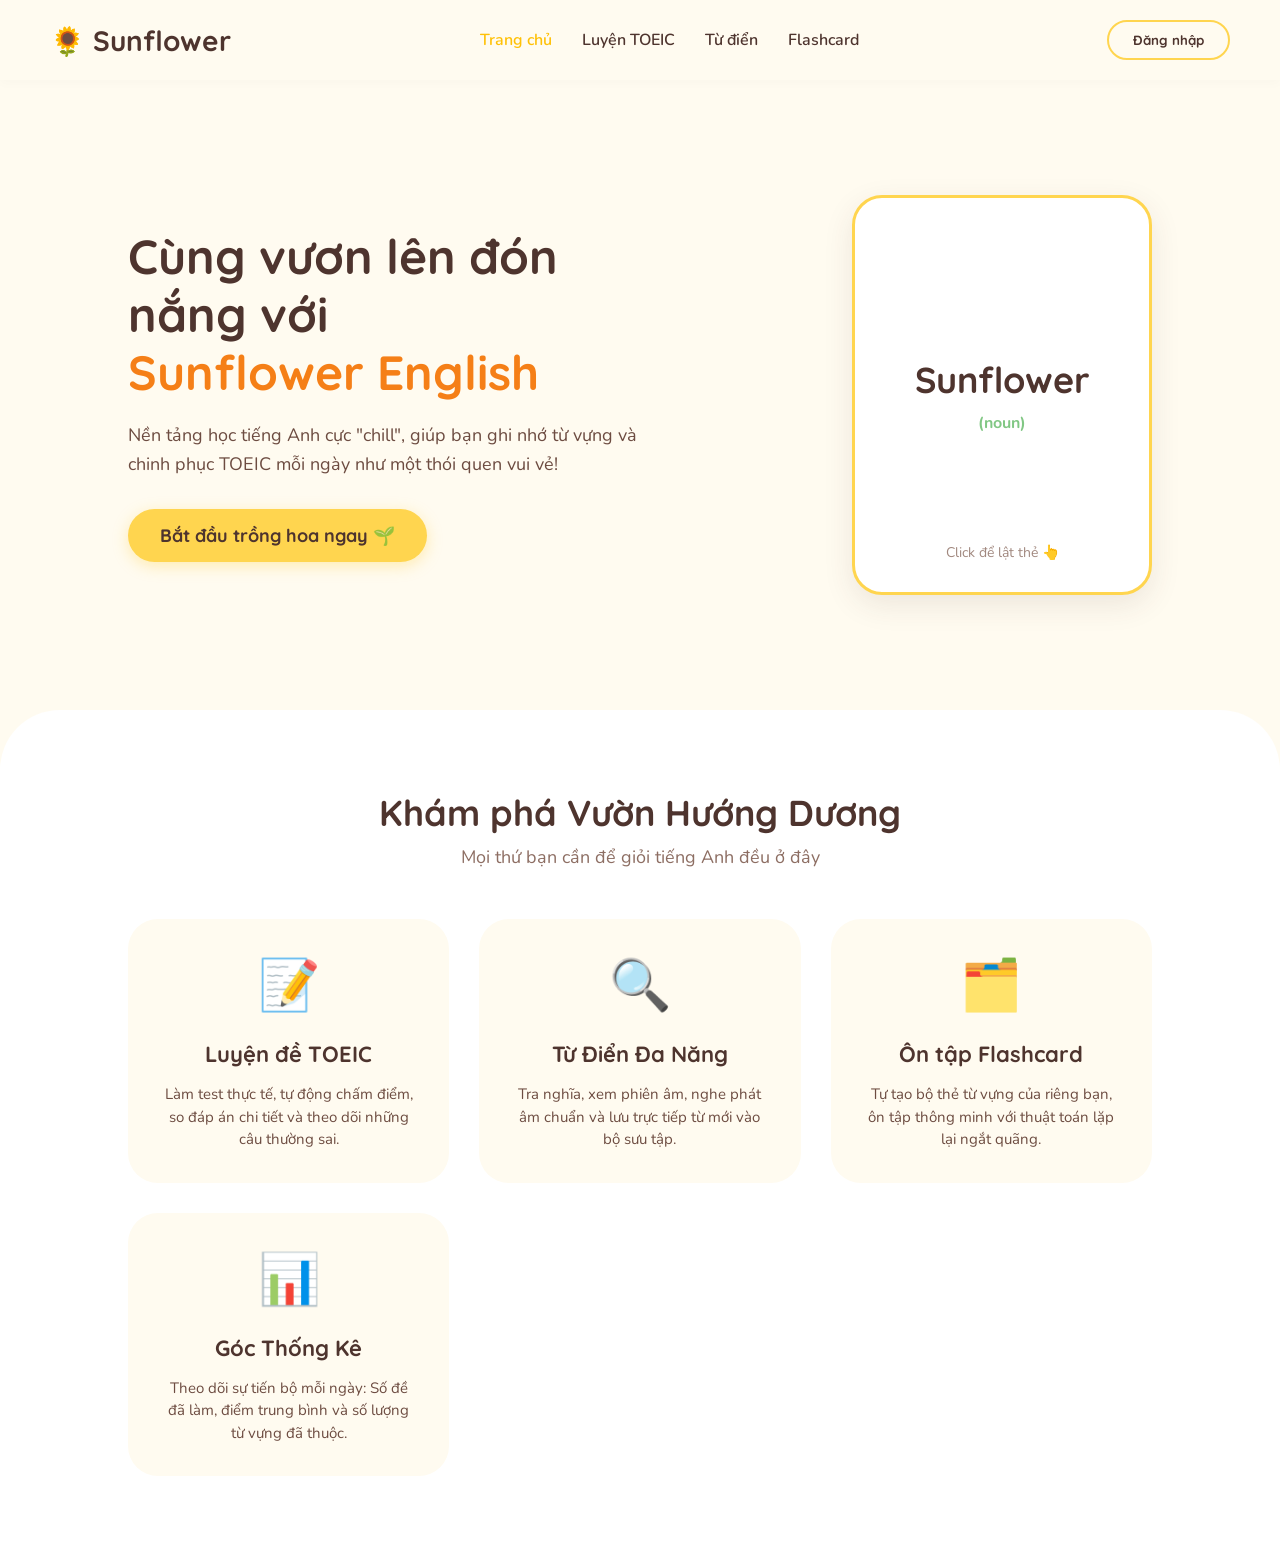
==== commit b2657ac4: "Merge branch 'main' into fearture/completeadmin" ====
--- a/frontend/admin.html
+++ b/frontend/admin.html
@@ -4,258 +4,499 @@
     <meta charset="UTF-8" />
     <meta name="viewport" content="width=device-width, initial-scale=1.0" />
     <title>Admin Dashboard | Sunflower English</title>
-    <link
-      href="https://fonts.googleapis.com/css2?family=Nunito:wght@400;600;700&family=Quicksand:wght@600;700&display=swap"
-      rel="stylesheet"
-    />
-    <link rel="stylesheet" href="./css/style.css" />
+    <meta name="description" content="Quản trị hệ thống Sunflower English — Nền tảng học tiếng Anh trực tuyến" />
+    <link href="https://fonts.googleapis.com/css2?family=Inter:wght@400;500;600;700;800&family=Quicksand:wght@600;700&display=swap" rel="stylesheet" />
     <link rel="stylesheet" href="./css/admin.css" />
   </head>
   <body>
     <div class="admin-layout">
-      <aside class="admin-sidebar">
-        <div class="admin-logo">🌻 Sunflower Admin</div>
-        <ul class="admin-menu">
-          <li class="active" data-tab="tab-dashboard">📊 Bảng điều khiển</li>
-          <li data-tab="tab-users">👥 Quản lý Người dùng</li>
-          <li data-tab="tab-exams">📝 Quản lý Đề thi</li>
-        </ul>
-        <button class="admin-logout" id="adminLogoutBtn">🚪 Đăng xuất</button>
+      <!-- ═══════ SIDEBAR ═══════ -->
+      <aside class="admin-sidebar" id="adminSidebar">
+        <div class="sidebar-brand">
+          <span class="brand-icon">🌻</span>
+          <span class="brand-text">Sunflower</span>
+          <span class="brand-badge">Admin</span>
+        </div>
+
+        <nav class="sidebar-nav">
+          <div class="nav-section-label">TỔNG QUAN</div>
+          <a class="nav-item active" data-tab="dashboard">
+            <svg width="20" height="20" viewBox="0 0 24 24" fill="none" stroke="currentColor" stroke-width="2" stroke-linecap="round" stroke-linejoin="round"><rect x="3" y="3" width="7" height="7"/><rect x="14" y="3" width="7" height="7"/><rect x="14" y="14" width="7" height="7"/><rect x="3" y="14" width="7" height="7"/></svg>
+            <span>Bảng điều khiển</span>
+          </a>
+
+          <div class="nav-section-label">QUẢN LÝ</div>
+          <a class="nav-item" data-tab="users">
+            <svg width="20" height="20" viewBox="0 0 24 24" fill="none" stroke="currentColor" stroke-width="2" stroke-linecap="round" stroke-linejoin="round"><path d="M17 21v-2a4 4 0 0 0-4-4H5a4 4 0 0 0-4 4v2"/><circle cx="9" cy="7" r="4"/><path d="M23 21v-2a4 4 0 0 0-3-3.87"/><path d="M16 3.13a4 4 0 0 1 0 7.75"/></svg>
+            <span>Người dùng</span>
+          </a>
+          <a class="nav-item" data-tab="exams">
+            <svg width="20" height="20" viewBox="0 0 24 24" fill="none" stroke="currentColor" stroke-width="2" stroke-linecap="round" stroke-linejoin="round"><path d="M14 2H6a2 2 0 0 0-2 2v16a2 2 0 0 0 2 2h12a2 2 0 0 0 2-2V8z"/><polyline points="14 2 14 8 20 8"/><line x1="16" y1="13" x2="8" y2="13"/><line x1="16" y1="17" x2="8" y2="17"/></svg>
+            <span>Đề thi</span>
+          </a>
+          <a class="nav-item" data-tab="flashcards">
+            <svg width="20" height="20" viewBox="0 0 24 24" fill="none" stroke="currentColor" stroke-width="2" stroke-linecap="round" stroke-linejoin="round"><rect x="2" y="4" width="20" height="16" rx="2"/><path d="M7 15h0M2 9.5h20"/></svg>
+            <span>Flashcard</span>
+          </a>
+
+          <div class="nav-section-label">HỆ THỐNG</div>
+          <a class="nav-item" data-tab="settings">
+            <svg width="20" height="20" viewBox="0 0 24 24" fill="none" stroke="currentColor" stroke-width="2" stroke-linecap="round" stroke-linejoin="round"><circle cx="12" cy="12" r="3"/><path d="M19.4 15a1.65 1.65 0 0 0 .33 1.82l.06.06a2 2 0 0 1-2.83 2.83l-.06-.06a1.65 1.65 0 0 0-1.82-.33 1.65 1.65 0 0 0-1 1.51V21a2 2 0 0 1-4 0v-.09A1.65 1.65 0 0 0 9 19.4a1.65 1.65 0 0 0-1.82.33l-.06.06a2 2 0 0 1-2.83-2.83l.06-.06A1.65 1.65 0 0 0 4.68 15a1.65 1.65 0 0 0-1.51-1H3a2 2 0 0 1 0-4h.09A1.65 1.65 0 0 0 4.6 9a1.65 1.65 0 0 0-.33-1.82l-.06-.06a2 2 0 0 1 2.83-2.83l.06.06A1.65 1.65 0 0 0 9 4.68a1.65 1.65 0 0 0 1-1.51V3a2 2 0 0 1 4 0v.09a1.65 1.65 0 0 0 1 1.51 1.65 1.65 0 0 0 1.82-.33l.06-.06a2 2 0 0 1 2.83 2.83l-.06.06A1.65 1.65 0 0 0 19.4 9a1.65 1.65 0 0 0 1.51 1H21a2 2 0 0 1 0 4h-.09a1.65 1.65 0 0 0-1.51 1z"/></svg>
+            <span>Cài đặt</span>
+          </a>
+        </nav>
+
+        <div class="sidebar-footer">
+          <div class="admin-info">
+            <img src="https://api.dicebear.com/7.x/notionists/svg?seed=Admin" alt="Admin" class="admin-avatar" />
+            <div class="admin-meta">
+              <span class="admin-name" id="adminDisplayName">Quản trị viên</span>
+              <span class="admin-role">Administrator</span>
+            </div>
+          </div>
+          <button class="logout-btn" id="adminLogoutBtn">
+            <svg width="18" height="18" viewBox="0 0 24 24" fill="none" stroke="currentColor" stroke-width="2" stroke-linecap="round" stroke-linejoin="round"><path d="M9 21H5a2 2 0 0 1-2-2V5a2 2 0 0 1 2-2h4"/><polyline points="16 17 21 12 16 7"/><line x1="21" y1="12" x2="9" y2="12"/></svg>
+            <span>Đăng xuất</span>
+          </button>
+        </div>
       </aside>
 
-      <main class="admin-content">
-        <header class="admin-header">
-          <h2 id="mainHeaderTitle">Bảng điều khiển</h2>
-          <div class="admin-profile">
-            <img
-              src="https://api.dicebear.com/7.x/notionists/svg?seed=Admin"
-              alt="Admin"
-              class="avatar"
-            />
-            <span>Quản trị viên</span>
+      <!-- ═══════ MAIN CONTENT ═══════ -->
+      <main class="admin-main">
+        <header class="admin-topbar">
+          <div class="topbar-left">
+            <button class="sidebar-toggle" id="sidebarToggle">
+              <svg width="22" height="22" viewBox="0 0 24 24" fill="none" stroke="currentColor" stroke-width="2"><line x1="3" y1="6" x2="21" y2="6"/><line x1="3" y1="12" x2="21" y2="12"/><line x1="3" y1="18" x2="21" y2="18"/></svg>
+            </button>
+            <div>
+              <h1 class="page-title" id="pageTitle">Bảng điều khiển</h1>
+              <p class="page-subtitle" id="pageSubtitle">Tổng quan hệ thống Sunflower English</p>
+            </div>
+          </div>
+          <div class="topbar-right">
+            <div class="live-clock" id="liveClock"></div>
           </div>
         </header>
 
-        <div id="tab-dashboard" class="admin-tab-pane active">
-          <div class="admin-stats-grid">
-            <div class="admin-stat-card">
-              <div class="icon users-icon">👥</div>
-              <div class="info">
-                <p>Tổng học viên</p>
-                <h3>1,245</h3>
-              </div>
-            </div>
-            <div class="admin-stat-card">
-              <div class="icon exams-icon">📝</div>
-              <div class="info">
-                <p>Lượt làm bài</p>
-                <h3>8,430</h3>
-              </div>
-            </div>
-            <div class="admin-stat-card">
-              <div class="icon score-icon">🎯</div>
-              <div class="info">
-                <p>Điểm trung bình</p>
-                <h3>680</h3>
-              </div>
-            </div>
-            <div class="admin-stat-card">
-              <div class="icon words-icon">🔤</div>
-              <div class="info">
-                <p>Từ vựng đã lưu</p>
-                <h3>15,200</h3>
-              </div>
-            </div>
-          </div>
-
-          <div class="admin-dashboard-split">
-            <div class="admin-panel">
-              <h3>Hoạt động gần đây</h3>
-              <table class="admin-table">
+        <div class="admin-content">
+          <!-- ═══════ TAB: DASHBOARD ═══════ -->
+          <section id="tab-dashboard" class="tab-content active">
+            <div class="stats-grid">
+              <div class="stat-card" data-stat="users">
+                <div class="stat-icon blue"><svg width="24" height="24" viewBox="0 0 24 24" fill="none" stroke="currentColor" stroke-width="2"><path d="M17 21v-2a4 4 0 0 0-4-4H5a4 4 0 0 0-4 4v2"/><circle cx="9" cy="7" r="4"/></svg></div>
+                <div class="stat-info">
+                  <span class="stat-label">Tổng học viên</span>
+                  <span class="stat-value" id="statUsers">—</span>
+                </div>
+              </div>
+              <div class="stat-card" data-stat="sessions">
+                <div class="stat-icon amber"><svg width="24" height="24" viewBox="0 0 24 24" fill="none" stroke="currentColor" stroke-width="2"><path d="M14 2H6a2 2 0 0 0-2 2v16a2 2 0 0 0 2 2h12a2 2 0 0 0 2-2V8z"/><polyline points="14 2 14 8 20 8"/></svg></div>
+                <div class="stat-info">
+                  <span class="stat-label">Lượt làm bài</span>
+                  <span class="stat-value" id="statSessions">—</span>
+                </div>
+              </div>
+              <div class="stat-card" data-stat="score">
+                <div class="stat-icon green"><svg width="24" height="24" viewBox="0 0 24 24" fill="none" stroke="currentColor" stroke-width="2"><path d="M22 11.08V12a10 10 0 1 1-5.93-9.14"/><polyline points="22 4 12 14.01 9 11.01"/></svg></div>
+                <div class="stat-info">
+                  <span class="stat-label">Điểm trung bình</span>
+                  <span class="stat-value" id="statAvgScore">—</span>
+                </div>
+              </div>
+              <div class="stat-card" data-stat="flashcards">
+                <div class="stat-icon purple"><svg width="24" height="24" viewBox="0 0 24 24" fill="none" stroke="currentColor" stroke-width="2"><rect x="2" y="4" width="20" height="16" rx="2"/><path d="M7 15h0M2 9.5h20"/></svg></div>
+                <div class="stat-info">
+                  <span class="stat-label">Tổng Flashcard</span>
+                  <span class="stat-value" id="statFlashcards">—</span>
+                </div>
+              </div>
+            </div>
+
+            <div class="dashboard-grid">
+              <div class="panel">
+                <div class="panel-header">
+                  <h3>Hoạt động gần đây</h3>
+                </div>
+                <div class="panel-body">
+                  <table class="data-table">
+                    <thead>
+                      <tr><th>Học viên</th><th>Hành động</th><th>Thời gian</th></tr>
+                    </thead>
+                    <tbody id="recentActivityBody">
+                      <tr><td colspan="3" class="empty-state">Đang tải dữ liệu...</td></tr>
+                    </tbody>
+                  </table>
+                </div>
+              </div>
+              <div class="panel">
+                <div class="panel-header">
+                  <h3>Đề thi phổ biến</h3>
+                </div>
+                <div class="panel-body">
+                  <ul class="top-list" id="topExamsList">
+                    <li class="empty-state">Đang tải dữ liệu...</li>
+                  </ul>
+                </div>
+              </div>
+            </div>
+          </section>
+
+          <!-- ═══════ TAB: USERS ═══════ -->
+          <section id="tab-users" class="tab-content">
+            <div class="content-toolbar">
+              <div class="search-box">
+                <svg width="18" height="18" viewBox="0 0 24 24" fill="none" stroke="currentColor" stroke-width="2"><circle cx="11" cy="11" r="8"/><line x1="21" y1="21" x2="16.65" y2="16.65"/></svg>
+                <input type="text" id="userSearchInput" placeholder="Tìm kiếm theo tên, email..." />
+              </div>
+              <button class="btn btn-primary" id="btnAddUser">
+                <svg width="18" height="18" viewBox="0 0 24 24" fill="none" stroke="currentColor" stroke-width="2"><line x1="12" y1="5" x2="12" y2="19"/><line x1="5" y1="12" x2="19" y2="12"/></svg>
+                Thêm học viên
+              </button>
+            </div>
+            <div class="table-container">
+              <table class="data-table" id="usersTable">
                 <thead>
                   <tr>
-                    <th>Học viên</th>
-                    <th>Hành động</th>
-                    <th>Thời gian</th>
-                  </tr>
-                </thead>
-                <tbody id="recentActivityTable"></tbody>
-              </table>
-            </div>
-            <div class="admin-panel">
-              <h3>Đề thi phổ biến nhất</h3>
-              <ul class="top-exams-list" id="topExamsList"></ul>
-            </div>
-          </div>
-        </div>
-
-        <div id="tab-users" class="admin-tab-pane">
-          <div class="admin-panel-header">
-            <div
-              class="admin-actions"
-              style="width: 100%; justify-content: space-between"
-            >
-              <input
-                type="text"
-                placeholder="Tìm kiếm email..."
-                class="admin-search"
-              />
-              <button class="btn-primary" onclick="openCrudModal('user')">
-                + Thêm Học viên
-              </button>
-            </div>
-          </div>
-          <div class="admin-panel">
-            <table class="admin-table">
-              <thead>
-                <tr>
-                  <th>ID</th>
-                  <th>Họ Tên</th>
-                  <th>Email</th>
-                  <th>Trạng thái</th>
-                  <th>Hành động</th>
-                </tr>
-              </thead>
-              <tbody id="usersTableBody"></tbody>
-            </table>
-          </div>
-        </div>
-
-        <div id="tab-exams" class="admin-tab-pane">
-          <div id="examListView">
-            <div class="admin-panel-header">
-              <div
-                class="admin-actions"
-                style="width: 100%; justify-content: space-between"
-              >
-                <input
-                  type="text"
-                  placeholder="Tìm kiếm đề thi..."
-                  class="admin-search"
-                />
-                <button class="btn-primary" onclick="openExamBuilder()">
-                  + Trình tạo Đề thi
-                </button>
-              </div>
-            </div>
-            <div class="admin-panel">
-              <table class="admin-table">
-                <thead>
-                  <tr>
-                    <th>Mã đề</th>
-                    <th>Tên đề thi</th>
-                    <th>Số câu</th>
-                    <th>Lượt làm</th>
+                    <th>ID</th>
+                    <th>Họ Tên</th>
+                    <th>Tài khoản</th>
+                    <th>Email</th>
                     <th>Trạng thái</th>
+                    <th>Ngày tạo</th>
                     <th>Hành động</th>
                   </tr>
                 </thead>
-                <tbody id="examsTableBody"></tbody>
+                <tbody id="usersTableBody">
+                  <tr><td colspan="7" class="empty-state">Đang tải...</td></tr>
+                </tbody>
               </table>
             </div>
-          </div>
-
-          <div id="examBuilderView" style="display: none">
-            <div class="builder-top-bar">
-              <div class="builder-top-left">
-                <button class="btn-back" onclick="closeExamBuilder()">
-                  🔙 Hủy & Quay lại
+          </section>
+
+          <!-- ═══════ TAB: EXAMS ═══════ -->
+          <section id="tab-exams" class="tab-content">
+            <!-- Sub-view: Exam List -->
+            <div id="examListView">
+              <div class="content-toolbar">
+                <div class="search-box">
+                  <svg width="18" height="18" viewBox="0 0 24 24" fill="none" stroke="currentColor" stroke-width="2"><circle cx="11" cy="11" r="8"/><line x1="21" y1="21" x2="16.65" y2="16.65"/></svg>
+                  <input type="text" id="examSearchInput" placeholder="Tìm kiếm đề thi..." />
+                </div>
+                <button class="btn btn-primary" id="btnAddExam">
+                  <svg width="18" height="18" viewBox="0 0 24 24" fill="none" stroke="currentColor" stroke-width="2"><line x1="12" y1="5" x2="12" y2="19"/><line x1="5" y1="12" x2="19" y2="12"/></svg>
+                  Tạo đề thi mới
                 </button>
-                <input
-                  type="text"
-                  class="exam-title-input"
-                  placeholder="Nhập tên đề thi (VD: ETS 2024 Test 1)..."
-                />
-              </div>
-              <div class="builder-top-right">
-                <select class="exam-status-select">
-                  <option value="draft">Bản nháp</option>
-                  <option value="public">Công khai xuất bản</option>
-                </select>
-                <button class="btn-primary" onclick="saveExam()">
-                  💾 Lưu Đề Thi
+              </div>
+              <div class="table-container">
+                <table class="data-table" id="examsTable">
+                  <thead>
+                    <tr>
+                      <th>Mã đề</th>
+                      <th>Tên đề thi</th>
+                      <th>Thời gian</th>
+                      <th>Số câu</th>
+                      <th>Lượt làm</th>
+                      <th>Trạng thái</th>
+                      <th>Hành động</th>
+                    </tr>
+                  </thead>
+                  <tbody id="examsTableBody">
+                    <tr><td colspan="7" class="empty-state">Đang tải...</td></tr>
+                  </tbody>
+                </table>
+              </div>
+            </div>
+
+            <!-- Sub-view: Question Editor -->
+            <div id="questionEditorView" style="display:none">
+              <div class="content-toolbar">
+                <button class="btn btn-ghost" id="btnBackToExams">
+                  <svg width="18" height="18" viewBox="0 0 24 24" fill="none" stroke="currentColor" stroke-width="2"><line x1="19" y1="12" x2="5" y2="12"/><polyline points="12 19 5 12 12 5"/></svg>
+                  Quay lại danh sách
                 </button>
-              </div>
-            </div>
-
-            <div class="builder-global-config admin-panel">
-              <div class="config-row">
-                <div class="config-item">
-                  <label>Audio Tổng (Listening Part 1-4)</label>
-                  <div class="file-upload-box">
-                    <input
-                      type="file"
-                      accept="audio/*"
-                      id="globalAudioUpload"
-                    />
-                    <span>Tải lên file MP3</span>
-                  </div>
-                </div>
-                <div class="config-item">
-                  <label>Tags / Phân loại</label>
-                  <input
-                    type="text"
-                    class="exam-tags-input"
-                    placeholder="VD: Full Test, Khó, 2024..."
-                  />
-                </div>
-              </div>
-            </div>
-
-            <div class="builder-workspace">
-              <div class="builder-sidebar">
-                <div class="part-nav-btn active" data-build-part="1">
-                  Part 1 (Hình ảnh)
-                </div>
-                <div class="part-nav-btn" data-build-part="2">
-                  Part 2 (Hỏi đáp)
-                </div>
-                <div class="part-nav-btn" data-build-part="3">
-                  Part 3 (Hội thoại)
-                </div>
-                <div class="part-nav-btn" data-build-part="4">
-                  Part 4 (Bài nói)
-                </div>
-                <div class="part-nav-btn" data-build-part="5">
-                  Part 5 (Điền từ)
-                </div>
-                <div class="part-nav-btn" data-build-part="6">
-                  Part 6 (Điền đoạn văn)
-                </div>
-                <div class="part-nav-btn" data-build-part="7">
-                  Part 7 (Đọc hiểu)
-                </div>
-              </div>
-
-              <div
-                class="builder-content-area admin-panel"
-                id="builderContentArea"
-              ></div>
-            </div>
-          </div>
+                <h3 class="editor-exam-name" id="editorExamName"></h3>
+                <button class="btn btn-primary" id="btnAddQuestion">
+                  <svg width="18" height="18" viewBox="0 0 24 24" fill="none" stroke="currentColor" stroke-width="2"><line x1="12" y1="5" x2="12" y2="19"/><line x1="5" y1="12" x2="19" y2="12"/></svg>
+                  Thêm câu hỏi
+                </button>
+              </div>
+              <div class="questions-grid" id="questionsGrid">
+                <div class="empty-state-box">Đang tải câu hỏi...</div>
+              </div>
+            </div>
+          </section>
+
+          <!-- ═══════ TAB: FLASHCARDS ═══════ -->
+          <section id="tab-flashcards" class="tab-content">
+            <div class="stats-grid stats-grid-3">
+              <div class="stat-card">
+                <div class="stat-icon amber"><svg width="24" height="24" viewBox="0 0 24 24" fill="none" stroke="currentColor" stroke-width="2"><rect x="2" y="4" width="20" height="16" rx="2"/><path d="M7 15h0M2 9.5h20"/></svg></div>
+                <div class="stat-info">
+                  <span class="stat-label">Tổng bộ từ</span>
+                  <span class="stat-value" id="fcStatDecks">—</span>
+                </div>
+              </div>
+              <div class="stat-card">
+                <div class="stat-icon green"><svg width="24" height="24" viewBox="0 0 24 24" fill="none" stroke="currentColor" stroke-width="2"><rect x="2" y="4" width="20" height="16" rx="2"/><line x1="2" y1="10" x2="22" y2="10"/></svg></div>
+                <div class="stat-info">
+                  <span class="stat-label">Tổng thẻ từ</span>
+                  <span class="stat-value" id="fcStatCards">—</span>
+                </div>
+              </div>
+              <div class="stat-card">
+                <div class="stat-icon blue"><svg width="24" height="24" viewBox="0 0 24 24" fill="none" stroke="currentColor" stroke-width="2"><path d="M20 21v-2a4 4 0 0 0-4-4H8a4 4 0 0 0-4 4v2"/><circle cx="12" cy="7" r="4"/></svg></div>
+                <div class="stat-info">
+                  <span class="stat-label">User tích cực nhất</span>
+                  <span class="stat-value fc-top-user" id="fcTopUser">—</span>
+                </div>
+              </div>
+            </div>
+
+            <div class="panel" style="margin-top:24px">
+              <div class="panel-header">
+                <h3>Tất cả bộ từ của học viên</h3>
+              </div>
+              <div class="panel-body">
+                <table class="data-table">
+                  <thead>
+                    <tr>
+                      <th></th>
+                      <th>Tên bộ từ</th>
+                      <th>Học viên</th>
+                      <th>Số thẻ</th>
+                      <th>Ngày tạo</th>
+                    </tr>
+                  </thead>
+                  <tbody id="fcDecksBody">
+                    <tr><td colspan="5" class="empty-state">Đang tải...</td></tr>
+                  </tbody>
+                </table>
+              </div>
+            </div>
+          </section>
+
+          <!-- ═══════ TAB: SETTINGS ═══════ -->
+          <section id="tab-settings" class="tab-content">
+            <div class="settings-grid">
+              <div class="panel">
+                <div class="panel-header"><h3>🖥️ Thông tin hệ thống</h3></div>
+                <div class="panel-body">
+                  <div class="settings-info-row"><span>Nền tảng</span><strong>Sunflower English v1.0</strong></div>
+                  <div class="settings-info-row"><span>Backend</span><strong>Flask + SQLAlchemy</strong></div>
+                  <div class="settings-info-row"><span>Database</span><strong>SQL Server (MSSQL)</strong></div>
+                  <div class="settings-info-row"><span>Auth</span><strong>JWT (flask-jwt-extended)</strong></div>
+                  <div class="settings-info-row"><span>Tổng đề thi</span><strong id="settingExamCount">—</strong></div>
+                  <div class="settings-info-row"><span>Tổng học viên</span><strong id="settingUserCount">—</strong></div>
+                </div>
+              </div>
+              <div class="panel">
+                <div class="panel-header"><h3>👤 Thông tin quản trị viên</h3></div>
+                <div class="panel-body">
+                  <div class="settings-info-row"><span>Tài khoản</span><strong id="settingAdminUsername">—</strong></div>
+                  <div class="settings-info-row"><span>Họ tên</span><strong id="settingAdminFullname">—</strong></div>
+                  <div class="settings-info-row"><span>Vai trò</span><strong>Quản trị viên (Admin)</strong></div>
+                </div>
+              </div>
+            </div>
+          </section>
         </div>
       </main>
     </div>
 
-    <div id="crudModal" class="modal-overlay">
-      <div class="modal-content admin-modal">
-        <span class="close-btn" onclick="closeCrudModal()">&times;</span>
-        <div class="modal-header">
-          <h2 id="crudModalTitle">Thêm mới</h2>
-        </div>
-        <form id="crudForm" class="auth-form">
-          <div id="crudFormFields"></div>
-          <button
-            type="submit"
-            class="btn-primary auth-submit"
-            style="margin-top: 20px"
-          >
-            Lưu dữ liệu
-          </button>
+    <!-- ═══════ MODAL: USER FORM ═══════ -->
+    <div id="userModal" class="modal-overlay">
+      <div class="modal-card">
+        <div class="modal-card-header">
+          <h2 id="userModalTitle">Thêm học viên mới</h2>
+          <button class="modal-close" data-modal="userModal">&times;</button>
+        </div>
+        <form id="userForm" class="modal-form">
+          <input type="hidden" id="userFormId" />
+          <div class="form-group">
+            <label for="userFormFullname">Họ và Tên</label>
+            <input type="text" id="userFormFullname" placeholder="Nhập họ tên..." required />
+          </div>
+          <div class="form-group">
+            <label for="userFormUsername">Tên tài khoản</label>
+            <input type="text" id="userFormUsername" placeholder="Nhập username..." required />
+          </div>
+          <div class="form-group">
+            <label for="userFormEmail">Email</label>
+            <input type="email" id="userFormEmail" placeholder="Nhập email..." />
+          </div>
+          <div class="form-group">
+            <label for="userFormPassword">Mật khẩu <span class="hint" id="passwordHint"></span></label>
+            <input type="password" id="userFormPassword" placeholder="Nhập mật khẩu..." />
+          </div>
+          <div class="modal-actions">
+            <button type="button" class="btn btn-ghost" data-modal="userModal">Huỷ bỏ</button>
+            <button type="submit" class="btn btn-primary">Lưu thông tin</button>
+          </div>
         </form>
       </div>
     </div>
 
-    <script src="./js/admin.js"></script>
+    <!-- ═══════ MODAL: EXAM FORM ═══════ -->
+    <div id="examModal" class="modal-overlay">
+      <div class="modal-card">
+        <div class="modal-card-header">
+          <h2 id="examModalTitle">Tạo đề thi mới</h2>
+          <button class="modal-close" data-modal="examModal">&times;</button>
+        </div>
+        <form id="examForm" class="modal-form">
+          <input type="hidden" id="examFormId" />
+          <div class="form-group">
+            <label for="examFormName">Tên đề thi</label>
+            <input type="text" id="examFormName" placeholder="Ví dụ: ETS 2024 Test 1" required />
+          </div>
+          <div class="form-group">
+            <label for="examFormDesc">Mô tả</label>
+            <textarea id="examFormDesc" rows="3" placeholder="Mô tả ngắn về đề thi..."></textarea>
+          </div>
+          <div class="form-group">
+            <label for="examFormDuration">Thời gian làm bài (phút)</label>
+            <input type="number" id="examFormDuration" value="120" min="1" required />
+          </div>
+          <div class="modal-actions">
+            <button type="button" class="btn btn-ghost" data-modal="examModal">Huỷ bỏ</button>
+            <button type="submit" class="btn btn-primary">Lưu đề thi</button>
+          </div>
+        </form>
+      </div>
+    </div>
+
+    <!-- ═══════ MODAL: QUESTION FORM ═══════ -->
+    <div id="questionModal" class="modal-overlay">
+      <div class="modal-card modal-card-lg">
+        <div class="modal-card-header">
+          <h2 id="questionModalTitle">Thêm câu hỏi</h2>
+          <button class="modal-close" data-modal="questionModal">&times;</button>
+        </div>
+        <form id="questionForm" class="modal-form">
+          <input type="hidden" id="qFormId" />
+          <div class="form-row">
+            <div class="form-group" style="width: 100%;">
+              <label for="qFormPart">Part</label>
+              <select id="qFormPart" required>
+                <option value="1">Part 1 — Photographs</option>
+                <option value="2">Part 2 — Q&A</option>
+                <option value="3">Part 3 — Conversations</option>
+                <option value="4">Part 4 — Talks</option>
+                <option value="5">Part 5 — Incomplete Sentences</option>
+                <option value="6">Part 6 — Text Completion</option>
+                <option value="7">Part 7 — Reading</option>
+              </select>
+            </div>
+          </div>
+
+          <div id="singleMediaSection">
+            <!-- Audio Upload Zone -->
+            <div class="form-group" id="qSingleAudioGroup">
+              <label>Audio câu hỏi</label>
+              <input type="hidden" id="qFormAudio" />
+              <div class="upload-zone" id="qAudioZone" data-type="audio" data-target="qFormAudio" data-preview="qAudioPreview">
+                <div class="upload-zone-content">
+                  <svg width="32" height="32" viewBox="0 0 24 24" fill="none" stroke="currentColor" stroke-width="1.5"><path d="M21 15v4a2 2 0 0 1-2 2H5a2 2 0 0 1-2-2v-4"/><polyline points="17 8 12 3 7 8"/><line x1="12" y1="3" x2="12" y2="15"/></svg>
+                  <p>Kéo thả file audio vào đây hoặc <span class="upload-browse">chọn file</span></p>
+                  <span class="upload-hint">MP3, WAV — Tối đa 10MB</span>
+                </div>
+                <input type="file" class="upload-input" accept="audio/*" />
+              </div>
+              <div class="upload-preview" id="qAudioPreview" style="display:none">
+                <audio controls class="preview-audio"></audio>
+                <button type="button" class="btn-remove-upload" title="Xoá audio">✕</button>
+              </div>
+            </div>
+
+            <!-- Image Upload Zone -->
+            <div class="form-group" id="qSingleImageGroup">
+              <label>Hình ảnh câu hỏi</label>
+              <input type="hidden" id="qFormImage" />
+              <div class="upload-zone" id="qImageZone" data-type="image" data-target="qFormImage" data-preview="qImagePreview">
+                <div class="upload-zone-content">
+                  <svg width="32" height="32" viewBox="0 0 24 24" fill="none" stroke="currentColor" stroke-width="1.5"><rect x="3" y="3" width="18" height="18" rx="2" ry="2"/><circle cx="8.5" cy="8.5" r="1.5"/><polyline points="21 15 16 10 5 21"/></svg>
+                  <p>Kéo thả hình ảnh vào đây hoặc <span class="upload-browse">chọn file</span></p>
+                  <span class="upload-hint">JPG, PNG, WEBP — Tối đa 5MB</span>
+                </div>
+                <input type="file" class="upload-input" accept="image/*" />
+              </div>
+              <div class="upload-preview" id="qImagePreview" style="display:none">
+                <img class="preview-image" alt="Preview" />
+                <button type="button" class="btn-remove-upload" title="Xoá ảnh">✕</button>
+              </div>
+            </div>
+          </div>
+
+          <!-- GROUP MEDIA SECTION (For Part 3,4,6,7) -->
+          <div id="groupMediaSection" style="display:none" class="panel-media-group">
+            <h4 class="sub-section-title">Media chung cho nhóm</h4>
+            
+            <div class="form-group" id="grpAudioGroup">
+              <label>Audio nhóm (Listening)</label>
+              <div class="upload-zone" id="grpAudioZone" data-type="audio" data-target="grpAudioUrl" data-preview="grpAudioPreview">
+                <div class="upload-zone-content">
+                  <svg width="32" height="32" viewBox="0 0 24 24" fill="none" stroke="currentColor" stroke-width="1.5"><path d="M21 15v4a2 2 0 0 1-2 2H5a2 2 0 0 1-2-2v-4"/><polyline points="17 8 12 3 7 8"/><line x1="12" y1="3" x2="12" y2="15"/></svg>
+                  <p>Kéo thả audio nhóm vào đây hoặc <span class="upload-browse">chọn file</span></p>
+                </div>
+                <input type="file" class="upload-input" accept="audio/*" />
+              </div>
+              <input type="hidden" id="grpAudioUrl" />
+              <div class="upload-preview" id="grpAudioPreview" style="display:none">
+                <audio controls class="preview-audio"></audio>
+                <button type="button" class="btn-remove-upload" title="Xoá">✕</button>
+              </div>
+            </div>
+
+            <div class="form-group" id="grpImageGroup">
+              <label>Hình ảnh đính kèm (có thể chọn nhiều ảnh)</label>
+              <div class="upload-zone" id="grpImagesZone">
+                <div class="upload-zone-content">
+                  <svg width="32" height="32" viewBox="0 0 24 24" fill="none" stroke="currentColor" stroke-width="1.5"><rect x="3" y="3" width="18" height="18" rx="2" ry="2"/><circle cx="8.5" cy="8.5" r="1.5"/><polyline points="21 15 16 10 5 21"/></svg>
+                  <p>Kéo thả các hình bài đọc vào đây hoặc <span class="upload-browse">chọn file</span></p>
+                </div>
+                <input type="file" class="upload-input" accept="image/*" multiple />
+              </div>
+              <div class="upload-preview-grid" id="grpImagesPreview"></div>
+            </div>
+          </div>
+
+          <!-- DYNAMIC SUB-QUESTIONS -->
+          <h4 class="sub-section-title" id="subQuestionsTitle" style="margin-top:20px; border-bottom: 1px solid var(--admin-border); padding-bottom: 8px;">Nội dung câu hỏi</h4>
+          <div id="subQuestionsContainer">
+            <!-- Dynamic sub-question forms will be injected here -->
+          </div>
+
+          <div style="margin-top: 16px; margin-bottom: 16px;">
+            <button type="button" class="btn btn-ghost" id="btnAddSubQuestion" style="display:none">+ Thêm câu hỏi vào nhóm</button>
+          </div>
+
+          <div class="modal-actions">
+            <button type="button" class="btn btn-ghost" data-modal="questionModal">Huỷ bỏ</button>
+            <button type="submit" class="btn btn-primary" id="btnSaveQuestion">
+               <span class="btn-text">Lưu</span>
+               <span class="btn-loading" style="display:none">Đang xử lý...</span>
+            </button>
+          </div>
+        </form>
+      </div>
+    </div>
+
+    <!-- ═══════ MODAL: CONFIRM DELETE ═══════ -->
+    <div id="confirmModal" class="modal-overlay">
+      <div class="modal-card modal-card-sm">
+        <div class="confirm-icon">⚠️</div>
+        <h3 id="confirmTitle">Xác nhận xoá</h3>
+        <p id="confirmMessage">Bạn có chắc chắn muốn xoá? Hành động này không thể hoàn tác.</p>
+        <div class="modal-actions">
+          <button class="btn btn-ghost" data-modal="confirmModal">Huỷ bỏ</button>
+          <button class="btn btn-danger" id="confirmDeleteBtn">Xoá vĩnh viễn</button>
+        </div>
+      </div>
+    </div>
+
+    <!-- ═══════ TOAST ═══════ -->
+    <div id="toastContainer"></div>
+
+    <script type="module" src="./js/admin.js"></script>
   </body>
 </html>
--- a/frontend/css/admin.css
+++ b/frontend/css/admin.css
@@ -1,94 +1,281 @@
+/* ══════════════════════════════════════════
+   SUNFLOWER ADMIN — DESIGN SYSTEM
+   ══════════════════════════════════════════ */
+
+:root {
+  /* Core palette */
+  --admin-bg: #f1f5f9;
+  --admin-surface: #ffffff;
+  --admin-sidebar-bg: #ffffff;
+  --admin-sidebar-w: 272px;
+
+  /* Brand */
+  --admin-accent: #f59e0b;
+  --admin-accent-hover: #d97706;
+  --admin-accent-light: #fef3c7;
+  --admin-accent-glow: rgba(245, 158, 11, 0.15);
+
+  /* Text */
+  --admin-text: #1e293b;
+  --admin-text-secondary: #64748b;
+  --admin-text-muted: #94a3b8;
+
+  /* Semantic */
+  --admin-success: #22c55e;
+  --admin-success-light: #dcfce7;
+  --admin-danger: #ef4444;
+  --admin-danger-light: #fee2e2;
+  --admin-info: #3b82f6;
+  --admin-info-light: #dbeafe;
+  --admin-warning: #f97316;
+  --admin-warning-light: #ffedd5;
+  --admin-purple: #8b5cf6;
+  --admin-purple-light: #ede9fe;
+
+  /* Borders & Shadows */
+  --admin-border: #e2e8f0;
+  --admin-shadow-sm: 0 1px 3px rgba(0,0,0,0.04);
+  --admin-shadow: 0 4px 16px rgba(0,0,0,0.05);
+  --admin-shadow-lg: 0 12px 40px rgba(0,0,0,0.1);
+  --admin-radius: 14px;
+  --admin-radius-sm: 10px;
+  --admin-radius-lg: 20px;
+
+  /* Typography */
+  --font-body: 'Inter', -apple-system, BlinkMacSystemFont, sans-serif;
+  --font-heading: 'Quicksand', 'Inter', sans-serif;
+
+  /* Transitions */
+  --transition: 0.25s cubic-bezier(0.4, 0, 0.2, 1);
+}
+
+/* ══════════════════════════════════════════
+   RESET & BASE
+   ══════════════════════════════════════════ */
+
+*, *::before, *::after {
+  margin: 0;
+  padding: 0;
+  box-sizing: border-box;
+}
+
+body {
+  font-family: var(--font-body);
+  background: var(--admin-bg);
+  color: var(--admin-text);
+  overflow: hidden;
+  -webkit-font-smoothing: antialiased;
+}
+
+h1, h2, h3, h4 {
+  font-family: var(--font-heading);
+  font-weight: 700;
+}
+
+/* Scrollbar */
+::-webkit-scrollbar { width: 6px; }
+::-webkit-scrollbar-track { background: transparent; }
+::-webkit-scrollbar-thumb {
+  background: var(--admin-border);
+  border-radius: 3px;
+}
+::-webkit-scrollbar-thumb:hover { background: var(--admin-text-muted); }
+
+/* ══════════════════════════════════════════
+   LAYOUT
+   ══════════════════════════════════════════ */
+
 .admin-layout {
   display: flex;
-  min-height: 100vh;
-  background: #f8f9fa;
-  font-family: "Nunito", sans-serif;
-}
+  height: 100vh;
+  width: 100vw;
+}
+
+/* ══════════════════════════════════════════
+   SIDEBAR
+   ══════════════════════════════════════════ */
+
 .admin-sidebar {
-  width: 280px;
-  background: white;
-  border-right: 1px solid #e0e0e0;
+  width: var(--admin-sidebar-w);
+  min-width: var(--admin-sidebar-w);
+  background: var(--admin-sidebar-bg);
+  border-right: 1px solid var(--admin-border);
   display: flex;
   flex-direction: column;
-  position: sticky;
-  top: 0;
-  height: 100vh;
-}
-.admin-logo {
-  padding: 30px 20px;
-  font-size: 24px;
+  z-index: 200;
+  transition: transform var(--transition), width var(--transition);
+}
+
+.sidebar-brand {
+  padding: 28px 24px 24px;
+  display: flex;
+  align-items: center;
+  gap: 10px;
+  border-bottom: 1px solid var(--admin-border);
+}
+
+.brand-icon {
+  font-size: 28px;
+  line-height: 1;
+}
+
+.brand-text {
+  font-family: var(--font-heading);
+  font-size: 22px;
+  font-weight: 800;
+  color: var(--admin-text);
+}
+
+.brand-badge {
+  font-size: 10px;
   font-weight: 700;
-  color: var(--primary-hover);
-  font-family: "Quicksand", sans-serif;
-  border-bottom: 1px solid #f5f5f5;
-}
-.admin-menu {
-  list-style: none;
-  padding: 20px 10px;
+  text-transform: uppercase;
+  letter-spacing: 0.5px;
+  background: var(--admin-accent-light);
+  color: var(--admin-accent-hover);
+  padding: 3px 8px;
+  border-radius: 6px;
+}
+
+/* Nav */
+.sidebar-nav {
   flex: 1;
-  margin: 0;
-}
-.admin-menu li {
-  padding: 15px 20px;
-  margin-bottom: 5px;
+  overflow-y: auto;
+  padding: 16px 12px;
+}
+
+.nav-section-label {
+  font-size: 10px;
+  font-weight: 700;
+  text-transform: uppercase;
+  letter-spacing: 1.2px;
+  color: var(--admin-text-muted);
+  padding: 16px 14px 8px;
+}
+
+.nav-item {
+  display: flex;
+  align-items: center;
+  gap: 12px;
+  padding: 11px 14px;
+  margin-bottom: 2px;
+  border-radius: var(--admin-radius-sm);
+  color: var(--admin-text-secondary);
+  text-decoration: none;
+  font-size: 14px;
+  font-weight: 600;
+  cursor: pointer;
+  transition: all var(--transition);
+  position: relative;
+}
+
+.nav-item svg {
+  flex-shrink: 0;
+  opacity: 0.7;
+  transition: opacity var(--transition);
+}
+
+.nav-item:hover {
+  background: var(--admin-bg);
+  color: var(--admin-text);
+}
+
+.nav-item:hover svg { opacity: 1; }
+
+.nav-item.active {
+  background: linear-gradient(135deg, var(--admin-accent), var(--admin-accent-hover));
+  color: #ffffff;
+  box-shadow: 0 4px 12px var(--admin-accent-glow);
+}
+
+.nav-item.active svg { opacity: 1; }
+
+/* Sidebar footer */
+.sidebar-footer {
+  padding: 16px;
+  border-top: 1px solid var(--admin-border);
+}
+
+.admin-info {
+  display: flex;
+  align-items: center;
+  gap: 12px;
+  margin-bottom: 12px;
+}
+
+.admin-avatar {
+  width: 40px;
+  height: 40px;
   border-radius: 12px;
+  background: var(--admin-bg);
+  border: 2px solid var(--admin-border);
+}
+
+.admin-meta {
+  display: flex;
+  flex-direction: column;
+}
+
+.admin-name {
+  font-size: 14px;
+  font-weight: 700;
+  color: var(--admin-text);
+}
+
+.admin-role {
+  font-size: 12px;
+  color: var(--admin-text-muted);
+}
+
+.logout-btn {
+  width: 100%;
+  display: flex;
+  align-items: center;
+  justify-content: center;
+  gap: 8px;
+  padding: 10px;
+  border: 2px solid var(--admin-danger-light);
+  background: transparent;
+  border-radius: var(--admin-radius-sm);
+  color: var(--admin-danger);
+  font-family: var(--font-body);
+  font-size: 14px;
   font-weight: 600;
-  color: #616161;
   cursor: pointer;
-  transition: 0.2s;
-  display: flex;
-  align-items: center;
-  gap: 10px;
-}
-.admin-menu li:hover {
-  background: #fffbf0;
-  color: var(--primary-hover);
-}
-.admin-menu li.active {
-  background: var(--primary-color);
-  color: var(--text-color);
-  font-weight: 700;
-}
-.admin-logout {
-  margin: 20px;
-  padding: 15px;
-  border: none;
-  background: #ffebee;
-  color: #d32f2f;
-  border-radius: 12px;
-  font-weight: 700;
-  cursor: pointer;
-  transition: 0.2s;
-}
-.admin-logout:hover {
-  background: #ffcdd2;
-}
-
-.admin-content {
+  transition: all var(--transition);
+}
+
+.logout-btn:hover {
+  background: var(--admin-danger-light);
+  border-color: var(--admin-danger);
+}
+
+/* ══════════════════════════════════════════
+   MAIN CONTENT
+   ══════════════════════════════════════════ */
+
+.admin-main {
   flex: 1;
-  padding: 40px;
-  overflow-y: auto;
-}
-.admin-header {
+  display: flex;
+  flex-direction: column;
+  overflow: hidden;
+}
+
+/* Topbar */
+.admin-topbar {
   display: flex;
   justify-content: space-between;
   align-items: center;
-  margin-bottom: 40px;
-}
-.admin-header h2 {
-  font-size: 28px;
-  color: #212121;
-  margin: 0;
-}
-.admin-profile {
-  display: flex;
-  align-items: center;
-  gap: 15px;
-  background: white;
-  padding: 10px 20px;
-  border-radius: 30px;
-  box-shadow: 0 4px 15px rgba(0, 0, 0, 0.02);
-  font-weight: 700;
+  padding: 20px 32px;
+  background: var(--admin-surface);
+  border-bottom: 1px solid var(--admin-border);
+  flex-shrink: 0;
+}
+
+.topbar-left {
+  display: flex;
+  align-items: center;
+  gap: 16px;
 }
 .admin-profile img {
   width: 40px;
@@ -96,181 +283,420 @@
   border-radius: 50%;
 }
 
-.admin-tab-pane {
+.sidebar-toggle {
   display: none;
-  animation: fadeIn 0.4s ease;
-}
-.admin-tab-pane.active {
+  background: none;
+  border: none;
+  padding: 6px;
+  border-radius: 8px;
+  color: var(--admin-text-secondary);
+  cursor: pointer;
+  transition: all var(--transition);
+}
+
+.sidebar-toggle:hover {
+  background: var(--admin-bg);
+  color: var(--admin-text);
+}
+
+.page-title {
+  font-size: 24px;
+  color: var(--admin-text);
+  line-height: 1.2;
+}
+
+.page-subtitle {
+  font-size: 13px;
+  color: var(--admin-text-muted);
+  margin-top: 2px;
+}
+
+.live-clock {
+  font-size: 14px;
+  font-weight: 600;
+  color: var(--admin-text-secondary);
+  background: var(--admin-bg);
+  padding: 8px 16px;
+  border-radius: var(--admin-radius-sm);
+}
+
+/* Content area */
+.admin-content {
+  flex: 1;
+  overflow-y: auto;
+  padding: 28px 32px;
+}
+
+/* ══════════════════════════════════════════
+   TABS
+   ══════════════════════════════════════════ */
+
+.tab-content {
+  display: none;
+  animation: fadeSlideUp 0.4s ease;
+}
+
+.tab-content.active {
   display: block;
 }
 
-.admin-stats-grid {
+@keyframes fadeSlideUp {
+  from {
+    opacity: 0;
+    transform: translateY(12px);
+  }
+  to {
+    opacity: 1;
+    transform: translateY(0);
+  }
+}
+
+/* ══════════════════════════════════════════
+   STAT CARDS
+   ══════════════════════════════════════════ */
+
+.stats-grid {
   display: grid;
   grid-template-columns: repeat(4, 1fr);
   gap: 20px;
-  margin-bottom: 30px;
-}
-.admin-stat-card {
-  background: white;
-  padding: 25px;
+  margin-bottom: 28px;
+}
+
+.stats-grid-3 {
+  grid-template-columns: repeat(3, 1fr);
+}
+
+.stat-card {
+  background: var(--admin-surface);
+  border: 1px solid var(--admin-border);
+  border-radius: var(--admin-radius);
+  padding: 22px 24px;
+  display: flex;
+  align-items: center;
+  gap: 18px;
+  transition: all var(--transition);
+  cursor: default;
+}
+
+.stat-card:hover {
+  transform: translateY(-3px);
+  box-shadow: var(--admin-shadow);
+  border-color: transparent;
+}
+
+.stat-icon {
+  width: 52px;
+  height: 52px;
+  border-radius: 14px;
+  display: flex;
+  justify-content: center;
+  align-items: center;
+  flex-shrink: 0;
+}
+
+.stat-icon.blue { background: var(--admin-info-light); color: var(--admin-info); }
+.stat-icon.amber { background: var(--admin-accent-light); color: var(--admin-accent); }
+.stat-icon.green { background: var(--admin-success-light); color: var(--admin-success); }
+.stat-icon.purple { background: var(--admin-purple-light); color: var(--admin-purple); }
+
+.stat-info {
+  display: flex;
+  flex-direction: column;
+}
+
+.stat-label {
+  font-size: 13px;
+  font-weight: 500;
+  color: var(--admin-text-secondary);
+  margin-bottom: 4px;
+}
+
+.stat-value {
+  font-size: 26px;
+  font-weight: 800;
+  color: var(--admin-text);
+  font-family: var(--font-heading);
+  line-height: 1;
+}
+
+.stat-value.fc-top-user {
+  font-size: 16px;
+  font-weight: 700;
+}
+
+/* ══════════════════════════════════════════
+   PANELS
+   ══════════════════════════════════════════ */
+
+.dashboard-grid {
+  display: grid;
+  grid-template-columns: 5fr 3fr;
+  gap: 20px;
+}
+
+.panel {
+  background: var(--admin-surface);
+  border: 1px solid var(--admin-border);
+  border-radius: var(--admin-radius);
+  overflow: hidden;
+}
+
+.panel-header {
+  padding: 20px 24px 0;
+}
+
+.panel-header h3 {
+  font-size: 16px;
+  color: var(--admin-text);
+}
+
+.panel-body {
+  padding: 16px 24px 24px;
+}
+
+/* ══════════════════════════════════════════
+   TOP LIST (Popular exams)
+   ══════════════════════════════════════════ */
+
+.top-list {
+  list-style: none;
+}
+
+.top-list li {
+  display: flex;
+  justify-content: space-between;
+  align-items: center;
+  padding: 14px 0;
+  border-bottom: 1px solid var(--admin-border);
+  font-size: 14px;
+  font-weight: 600;
+  color: var(--admin-text);
+}
+
+.top-list li:last-child { border-bottom: none; }
+
+.top-list .exam-count {
+  background: var(--admin-accent-light);
+  color: var(--admin-accent-hover);
+  padding: 4px 12px;
   border-radius: 20px;
-  display: flex;
-  align-items: center;
-  gap: 20px;
-  box-shadow: 0 4px 15px rgba(0, 0, 0, 0.02);
-}
-.admin-stat-card .icon {
-  width: 60px;
-  height: 60px;
-  border-radius: 15px;
-  display: flex;
-  justify-content: center;
-  align-items: center;
-  font-size: 28px;
-}
-.users-icon {
-  background: #e3f2fd;
-  color: #1976d2;
-}
-.exams-icon {
-  background: #fff3e0;
-  color: #f57c00;
-}
-.score-icon {
-  background: #e8f5e9;
-  color: #388e3c;
-}
-.words-icon {
-  background: #f3e5f5;
-  color: #7b1fa2;
-}
-.admin-stat-card .info p {
-  color: #757575;
-  font-size: 14px;
-  margin-bottom: 5px;
-}
-.admin-stat-card .info h3 {
-  font-size: 24px;
-  margin: 0;
-  color: #212121;
-}
-
-.admin-dashboard-split {
-  display: grid;
-  grid-template-columns: 2fr 1fr;
-  gap: 30px;
-}
-.admin-panel {
-  background: white;
-  padding: 30px;
-  border-radius: 20px;
-  box-shadow: 0 4px 15px rgba(0, 0, 0, 0.02);
-  margin-bottom: 30px;
-}
-.admin-panel h3 {
-  margin-top: 0;
-  margin-bottom: 25px;
-  font-size: 20px;
-}
-.admin-panel-header {
-  margin-bottom: 25px;
-}
-
-.admin-table {
+  font-size: 13px;
+  font-weight: 700;
+}
+
+/* ══════════════════════════════════════════
+   DATA TABLE
+   ══════════════════════════════════════════ */
+
+.content-toolbar {
+  display: flex;
+  justify-content: space-between;
+  align-items: center;
+  margin-bottom: 20px;
+  gap: 16px;
+}
+
+.search-box {
+  display: flex;
+  align-items: center;
+  gap: 10px;
+  background: var(--admin-surface);
+  border: 1px solid var(--admin-border);
+  border-radius: var(--admin-radius-sm);
+  padding: 10px 16px;
+  flex: 1;
+  max-width: 400px;
+  transition: border-color var(--transition), box-shadow var(--transition);
+}
+
+.search-box:focus-within {
+  border-color: var(--admin-accent);
+  box-shadow: 0 0 0 3px var(--admin-accent-glow);
+}
+
+.search-box svg { color: var(--admin-text-muted); flex-shrink: 0; }
+
+.search-box input {
+  border: none;
+  outline: none;
+  background: transparent;
+  font-family: var(--font-body);
+  font-size: 14px;
+  color: var(--admin-text);
+  width: 100%;
+}
+
+.search-box input::placeholder { color: var(--admin-text-muted); }
+
+.table-container {
+  background: var(--admin-surface);
+  border: 1px solid var(--admin-border);
+  border-radius: var(--admin-radius);
+  overflow: hidden;
+}
+
+.data-table {
   width: 100%;
   border-collapse: collapse;
 }
-.admin-table th,
-.admin-table td {
-  padding: 15px;
+
+.data-table thead th {
   text-align: left;
-  border-bottom: 1px solid #eeeeee;
-}
-.admin-table th {
-  color: #9e9e9e;
-  font-weight: 600;
-  font-size: 14px;
-}
-.admin-table td {
-  color: #424242;
-  font-weight: 600;
-}
-.status-badge {
-  padding: 6px 12px;
+  font-size: 12px;
+  font-weight: 700;
+  text-transform: uppercase;
+  letter-spacing: 0.5px;
+  color: var(--admin-text-muted);
+  padding: 14px 20px;
+  background: var(--admin-bg);
+  border-bottom: 1px solid var(--admin-border);
+}
+
+.data-table tbody td {
+  padding: 14px 20px;
+  font-size: 14px;
+  font-weight: 500;
+  color: var(--admin-text);
+  border-bottom: 1px solid var(--admin-border);
+  vertical-align: middle;
+}
+
+.data-table tbody tr:last-child td { border-bottom: none; }
+
+.data-table tbody tr {
+  transition: background var(--transition);
+}
+
+.data-table tbody tr:hover {
+  background: #f8fafc;
+}
+
+.empty-state {
+  text-align: center;
+  color: var(--admin-text-muted);
+  padding: 40px 20px !important;
+  font-style: italic;
+}
+
+.empty-state-box {
+  text-align: center;
+  color: var(--admin-text-muted);
+  padding: 60px 20px;
+  font-size: 15px;
+  background: var(--admin-surface);
+  border: 1px solid var(--admin-border);
+  border-radius: var(--admin-radius);
+}
+
+/* ══════════════════════════════════════════
+   STATUS BADGES
+   ══════════════════════════════════════════ */
+
+.badge {
+  display: inline-flex;
+  align-items: center;
+  padding: 5px 14px;
   border-radius: 20px;
   font-size: 12px;
   font-weight: 700;
-}
-.status-active,
-.status-public {
-  background: #e8f5e9;
-  color: #2e7d32;
-}
-.status-locked,
-.status-draft {
-  background: #eeeeee;
-  color: #616161;
-}
+  letter-spacing: 0.2px;
+}
+
+.badge-success { background: var(--admin-success-light); color: #15803d; }
+.badge-danger { background: var(--admin-danger-light); color: #b91c1c; }
+.badge-info { background: var(--admin-info-light); color: #1d4ed8; }
+.badge-warning { background: var(--admin-warning-light); color: #c2410c; }
+
+/* ══════════════════════════════════════════
+   ACTION BUTTONS (in table)
+   ══════════════════════════════════════════ */
+
+.action-group {
+  display: flex;
+  gap: 6px;
+}
+
 .action-btn {
+  width: 34px;
+  height: 34px;
+  display: inline-flex;
+  align-items: center;
+  justify-content: center;
+  border-radius: 8px;
+  border: 1px solid var(--admin-border);
+  background: var(--admin-surface);
+  color: var(--admin-text-secondary);
+  cursor: pointer;
+  transition: all var(--transition);
+  font-size: 15px;
+}
+
+.action-btn:hover {
+  border-color: transparent;
+  transform: translateY(-1px);
+}
+
+.action-btn.edit:hover { background: var(--admin-info-light); color: var(--admin-info); }
+.action-btn.toggle:hover { background: var(--admin-warning-light); color: var(--admin-warning); }
+.action-btn.delete:hover { background: var(--admin-danger-light); color: var(--admin-danger); }
+.action-btn.view:hover { background: var(--admin-success-light); color: var(--admin-success); }
+.action-btn.questions:hover { background: var(--admin-purple-light); color: var(--admin-purple); }
+
+/* ══════════════════════════════════════════
+   BUTTONS
+   ══════════════════════════════════════════ */
+
+.btn {
+  display: inline-flex;
+  align-items: center;
+  gap: 8px;
+  padding: 10px 20px;
+  border-radius: var(--admin-radius-sm);
+  font-family: var(--font-body);
+  font-size: 14px;
+  font-weight: 600;
+  cursor: pointer;
+  border: none;
+  transition: all var(--transition);
+  white-space: nowrap;
+}
+
+.btn-primary {
+  background: linear-gradient(135deg, var(--admin-accent), var(--admin-accent-hover));
+  color: #fff;
+  box-shadow: 0 2px 8px var(--admin-accent-glow);
+}
+
+.btn-primary:hover {
+  transform: translateY(-1px);
+  box-shadow: 0 4px 16px var(--admin-accent-glow);
+}
+
+.btn-ghost {
   background: transparent;
-  border: none;
-  font-size: 18px;
-  cursor: pointer;
-  margin-right: 10px;
-  transition: 0.2s;
-}
-.action-btn:hover {
-  transform: scale(1.2);
-}
-
-.top-exams-list {
-  list-style: none;
-  padding: 0;
-  margin: 0;
-}
-.top-exams-list li {
-  display: flex;
-  justify-content: space-between;
-  padding: 15px 0;
-  border-bottom: 1px solid #eeeeee;
-  font-weight: 600;
-  color: #424242;
-}
-
-.admin-search {
-  padding: 12px 20px;
-  border-radius: 12px;
-  border: 2px solid #eeeeee;
-  width: 300px;
-  font-family: "Nunito";
-  outline: none;
-}
-.admin-search:focus {
-  border-color: var(--primary-color);
-}
-.admin-actions {
-  display: flex;
-  gap: 15px;
-}
-
-.admin-input-group {
-  margin-bottom: 20px;
-  text-align: left;
-}
-.admin-input-group label {
-  display: block;
-  font-weight: bold;
-  margin-bottom: 8px;
-  color: var(--text-color);
-}
-.admin-input-group input,
-.admin-input-group select {
-  width: 100%;
-  padding: 12px;
-  border-radius: 12px;
-  border: 2px solid #e0e0e0;
-  font-family: "Nunito";
-}
+  border: 1px solid var(--admin-border);
+  color: var(--admin-text-secondary);
+}
+
+.btn-ghost:hover {
+  background: var(--admin-bg);
+  color: var(--admin-text);
+  border-color: var(--admin-text-muted);
+}
+
+.btn-danger {
+  background: var(--admin-danger);
+  color: #fff;
+}
+
+.btn-danger:hover {
+  background: #dc2626;
+  transform: translateY(-1px);
+}
+
+/* ══════════════════════════════════════════
+   MODALS
+   ══════════════════════════════════════════ */
 
 .modal-overlay {
   position: fixed;
@@ -278,126 +704,269 @@
   left: 0;
   width: 100%;
   height: 100%;
-  background: rgba(0, 0, 0, 0.5);
-  z-index: 9999;
+  background: rgba(15, 23, 42, 0.5);
+  backdrop-filter: blur(4px);
   display: flex;
   justify-content: center;
   align-items: center;
+  z-index: 1000;
   opacity: 0;
   visibility: hidden;
-  pointer-events: none;
-  transition: 0.3s;
-}
+  transition: all 0.3s ease;
+}
+
 .modal-overlay.active {
   opacity: 1;
   visibility: visible;
-  pointer-events: auto;
-}
-.admin-modal {
-  width: 500px;
-  padding: 30px;
-  text-align: left;
-}
-.close-btn {
-  position: absolute;
-  top: 15px;
-  right: 20px;
-  font-size: 24px;
+}
+
+.modal-card {
+  background: var(--admin-surface);
+  width: 480px;
+  max-width: 92vw;
+  max-height: 90vh;
+  border-radius: var(--admin-radius-lg);
+  box-shadow: var(--admin-shadow-lg);
+  transform: translateY(20px) scale(0.97);
+  transition: transform 0.35s cubic-bezier(0.16, 1, 0.3, 1);
+  overflow-y: auto;
+}
+
+.modal-overlay.active .modal-card {
+  transform: translateY(0) scale(1);
+}
+
+.modal-card-lg {
+  width: 640px;
+}
+
+.modal-card-sm {
+  width: 400px;
+  text-align: center;
+  padding: 36px;
+}
+
+.modal-card-header {
+  display: flex;
+  justify-content: space-between;
+  align-items: center;
+  padding: 24px 28px 0;
+}
+
+.modal-card-header h2 {
+  font-size: 20px;
+  color: var(--admin-text);
+}
+
+.modal-close {
+  width: 36px;
+  height: 36px;
+  display: flex;
+  align-items: center;
+  justify-content: center;
+  border-radius: 10px;
+  border: none;
+  background: var(--admin-bg);
+  color: var(--admin-text-secondary);
+  font-size: 22px;
   cursor: pointer;
-  color: #757575;
-}
-
-.builder-top-bar {
-  display: flex;
-  justify-content: space-between;
-  align-items: center;
-  background: white;
-  padding: 20px 30px;
-  border-radius: 20px;
-  margin-bottom: 20px;
-  box-shadow: 0 4px 15px rgba(0, 0, 0, 0.02);
-  position: sticky;
-  top: -40px;
-  z-index: 100;
-}
-.builder-top-left {
-  display: flex;
-  align-items: center;
-  gap: 20px;
+  transition: all var(--transition);
+}
+
+.modal-close:hover {
+  background: var(--admin-danger-light);
+  color: var(--admin-danger);
+}
+
+.confirm-icon {
+  font-size: 48px;
+  margin-bottom: 16px;
+}
+
+/* ══════════════════════════════════════════
+   FORMS
+   ══════════════════════════════════════════ */
+
+.modal-form {
+  padding: 24px 28px 28px;
+}
+
+.form-group {
+  margin-bottom: 18px;
   flex: 1;
 }
-.btn-back {
-  background: #f5f5f5;
-  border: none;
-  padding: 12px 20px;
-  border-radius: 12px;
+
+.form-group label {
+  display: block;
+  font-size: 13px;
+  font-weight: 600;
+  color: var(--admin-text);
+  margin-bottom: 6px;
+}
+
+.form-group .hint {
+  font-weight: 400;
+  color: var(--admin-text-muted);
+  font-size: 12px;
+}
+
+.form-group input,
+.form-group select,
+.form-group textarea {
+  width: 100%;
+  padding: 10px 14px;
+  border: 1px solid var(--admin-border);
+  border-radius: var(--admin-radius-sm);
+  font-family: var(--font-body);
+  font-size: 14px;
+  color: var(--admin-text);
+  background: var(--admin-surface);
+  outline: none;
+  transition: border-color var(--transition), box-shadow var(--transition);
+}
+
+.form-group input:focus,
+.form-group select:focus,
+.form-group textarea:focus {
+  border-color: var(--admin-accent);
+  box-shadow: 0 0 0 3px var(--admin-accent-glow);
+}
+
+.form-group textarea {
+  resize: vertical;
+  min-height: 70px;
+}
+
+.form-row {
+  display: flex;
+  gap: 16px;
+}
+
+.modal-actions {
+  display: flex;
+  gap: 12px;
+  justify-content: flex-end;
+  margin-top: 24px;
+}
+
+/* Answers section */
+.answers-section {
+  margin-top: 20px;
+  padding-top: 20px;
+  border-top: 1px solid var(--admin-border);
+}
+
+.answers-section > label {
+  display: block;
+  font-size: 13px;
+  font-weight: 600;
+  color: var(--admin-text);
+  margin-bottom: 12px;
+}
+
+.answer-row {
+  display: flex;
+  align-items: center;
+  gap: 10px;
+  margin-bottom: 10px;
+}
+
+.answer-row input[type="radio"] {
+  width: 18px;
+  height: 18px;
+  accent-color: var(--admin-accent);
+  flex-shrink: 0;
+  cursor: pointer;
+}
+
+.answer-label {
+  font-size: 14px;
   font-weight: 700;
-  color: #616161;
+  color: var(--admin-accent-hover);
+  width: 22px;
+  text-align: center;
+  flex-shrink: 0;
+}
+
+.answer-row input[type="text"] {
+  flex: 1;
+  padding: 9px 14px;
+  border: 1px solid var(--admin-border);
+  border-radius: var(--admin-radius-sm);
+  font-family: var(--font-body);
+  font-size: 14px;
+  color: var(--admin-text);
+  outline: none;
+  transition: border-color var(--transition), box-shadow var(--transition);
+}
+
+.answer-row input[type="text"]:focus {
+  border-color: var(--admin-accent);
+  box-shadow: 0 0 0 3px var(--admin-accent-glow);
+}
+
+/* ══════════════════════════════════════════
+   UPLOAD ZONES
+   ══════════════════════════════════════════ */
+
+.upload-zone {
+  border: 2px dashed var(--admin-border);
+  border-radius: var(--admin-radius);
+  padding: 28px 20px;
+  text-align: center;
   cursor: pointer;
-  transition: 0.2s;
-}
-.btn-back:hover {
-  background: #e0e0e0;
-}
-.exam-title-input {
-  flex: 1;
-  border: none;
-  font-size: 24px;
+  transition: all var(--transition);
+  position: relative;
+  background: var(--admin-bg);
+}
+
+.upload-zone:hover,
+.upload-zone.dragover {
+  border-color: var(--admin-accent);
+  background: var(--admin-accent-light);
+}
+
+.upload-zone.dragover {
+  transform: scale(1.01);
+}
+
+.upload-zone.uploading {
+  opacity: 0.6;
+  pointer-events: none;
+}
+
+.upload-zone-content {
+  display: flex;
+  flex-direction: column;
+  align-items: center;
+  gap: 8px;
+  color: var(--admin-text-muted);
+}
+
+.upload-zone-content svg {
+  color: var(--admin-text-muted);
+  opacity: 0.6;
+}
+
+.upload-zone-content p {
+  font-size: 14px;
+  margin: 0;
+}
+
+.upload-browse {
+  color: var(--admin-accent-hover);
   font-weight: 700;
-  font-family: "Quicksand";
-  color: #212121;
-  outline: none;
-  border-bottom: 2px dashed #e0e0e0;
-  padding: 5px 0;
-  background: transparent;
-  max-width: 600px;
-}
-.exam-title-input:focus {
-  border-color: var(--primary-color);
-}
-.builder-top-right {
-  display: flex;
-  gap: 15px;
-}
-.exam-status-select {
-  padding: 12px;
-  border-radius: 12px;
-  border: 2px solid #e0e0e0;
-  font-weight: 600;
-  outline: none;
-}
-
-.builder-global-config {
-  margin-bottom: 20px;
-}
-.config-row {
-  display: flex;
-  gap: 30px;
-}
-.config-item {
-  flex: 1;
-}
-.config-item label {
-  display: block;
-  font-weight: 700;
-  margin-bottom: 10px;
-  color: #424242;
-}
-.file-upload-box {
-  border: 2px dashed #bdbdbd;
-  padding: 15px;
-  border-radius: 12px;
-  text-align: center;
-  position: relative;
-  background: #fafafa;
-  transition: 0.2s;
+  text-decoration: underline;
   cursor: pointer;
 }
-.file-upload-box:hover {
-  border-color: var(--primary-hover);
-  background: #fffbf0;
-}
-.file-upload-box input[type="file"] {
+
+.upload-hint {
+  font-size: 12px;
+  color: var(--admin-text-muted);
+  opacity: 0.7;
+}
+
+.upload-input {
   position: absolute;
   top: 0;
   left: 0;
@@ -406,196 +975,461 @@
   opacity: 0;
   cursor: pointer;
 }
-.file-upload-box span {
-  font-weight: 600;
-  color: #757575;
-}
-.exam-tags-input {
+
+/* Upload Preview */
+.upload-preview {
+  display: flex;
+  align-items: center;
+  gap: 12px;
+  padding: 12px 16px;
+  background: var(--admin-bg);
+  border: 1px solid var(--admin-border);
+  border-radius: var(--admin-radius-sm);
+  margin-top: 10px;
+}
+
+.upload-preview .preview-image {
+  max-width: 200px;
+  max-height: 120px;
+  border-radius: 8px;
+  object-fit: cover;
+  border: 1px solid var(--admin-border);
+}
+
+.upload-preview .preview-audio {
+  flex: 1;
+  height: 40px;
+}
+
+.btn-remove-upload {
+  width: 30px;
+  height: 30px;
+  display: flex;
+  align-items: center;
+  justify-content: center;
+  border-radius: 8px;
+  border: 1px solid var(--admin-danger-light);
+  background: transparent;
+  color: var(--admin-danger);
+  font-size: 14px;
+  font-weight: 700;
+  cursor: pointer;
+  flex-shrink: 0;
+  transition: all var(--transition);
+}
+
+.btn-remove-upload:hover {
+  background: var(--admin-danger-light);
+}
+
+/* Upload Preview Grid (for multiple images) */
+.upload-preview-grid {
+  display: flex;
+  flex-wrap: wrap;
+  gap: 10px;
+  margin-top: 10px;
+}
+
+.upload-preview-grid .preview-thumb {
+  position: relative;
+  width: 100px;
+  height: 80px;
+  border-radius: 8px;
+  overflow: hidden;
+  border: 1px solid var(--admin-border);
+}
+
+.upload-preview-grid .preview-thumb img {
   width: 100%;
-  padding: 15px;
-  border: 2px solid #e0e0e0;
-  border-radius: 12px;
-  font-family: "Nunito";
-}
-
-.builder-workspace {
-  display: flex;
-  gap: 30px;
-  align-items: flex-start;
-}
-.builder-sidebar {
-  width: 220px;
-  display: flex;
-  flex-direction: column;
-  gap: 10px;
-  position: sticky;
-  top: 60px;
-}
-.part-nav-btn {
-  background: white;
-  padding: 15px 20px;
-  border-radius: 12px;
-  font-weight: 700;
-  color: #616161;
-  cursor: pointer;
-  border: 2px solid transparent;
-  transition: 0.2s;
-  box-shadow: 0 4px 10px rgba(0, 0, 0, 0.02);
-}
-.part-nav-btn:hover {
-  border-color: #e0e0e0;
-}
-.part-nav-btn.active {
-  background: var(--primary-color);
-  color: var(--text-color);
-  border-color: var(--primary-hover);
-}
-
-.builder-content-area {
-  flex: 1;
-  padding: 40px;
-}
-.part-title-header {
-  font-size: 24px;
-  font-weight: 700;
-  color: #212121;
-  margin-bottom: 5px;
-  margin-top: 0;
-}
-.part-desc-header {
-  color: #757575;
-  margin-bottom: 30px;
-}
-
-.question-block {
-  background: #fafafa;
-  border: 1px solid #eeeeee;
-  border-radius: 15px;
-  padding: 25px;
-  margin-bottom: 25px;
-  position: relative;
-  transition: 0.2s;
-}
-.question-block:hover {
-  border-color: var(--primary-color);
-  box-shadow: 0 4px 15px rgba(255, 213, 79, 0.2);
-}
-.q-delete-btn {
+  height: 100%;
+  object-fit: cover;
+}
+
+.upload-preview-grid .preview-thumb .remove-thumb {
   position: absolute;
-  top: 15px;
-  right: 15px;
-  background: #ffebee;
-  color: #d32f2f;
-  border: none;
-  width: 35px;
-  height: 35px;
-  border-radius: 8px;
-  cursor: pointer;
-  font-size: 16px;
-  transition: 0.2s;
-}
-.q-delete-btn:hover {
-  background: #ffcdd2;
-}
-.q-header {
-  display: flex;
-  align-items: center;
-  gap: 15px;
-  margin-bottom: 20px;
-}
-.q-number {
-  font-size: 18px;
-  font-weight: 800;
-  background: var(--primary-color);
-  width: 40px;
-  height: 40px;
-  display: flex;
-  justify-content: center;
-  align-items: center;
-  border-radius: 10px;
-  color: var(--text-color);
-}
-.q-text-input {
-  flex: 1;
-  border: none;
-  border-bottom: 2px solid #e0e0e0;
-  background: transparent;
-  padding: 10px 0;
-  font-size: 16px;
-  font-family: "Nunito";
-  outline: none;
-}
-.q-text-input:focus {
-  border-color: var(--primary-hover);
-}
-
-.q-media-zone {
-  display: flex;
-  gap: 20px;
-  margin-bottom: 20px;
-}
-.q-media-item {
-  flex: 1;
-}
-
-.passage-textarea {
-  width: 100%;
-  height: 120px;
-  padding: 15px;
-  border: 2px solid #e0e0e0;
-  border-radius: 12px;
-  font-family: "Nunito";
-  resize: vertical;
-  margin-bottom: 20px;
-  outline: none;
-}
-.passage-textarea:focus {
-  border-color: var(--primary-color);
-}
-
-.options-grid {
-  display: grid;
-  grid-template-columns: 1fr 1fr;
-  gap: 15px;
-}
-.option-row {
-  display: flex;
-  align-items: center;
-  gap: 10px;
-  background: white;
-  padding: 10px 15px;
-  border-radius: 10px;
-  border: 1px solid #e0e0e0;
-}
-.option-row input[type="radio"] {
+  top: 4px;
+  right: 4px;
   width: 20px;
   height: 20px;
-  accent-color: var(--primary-hover);
+  border-radius: 50%;
+  background: var(--admin-danger);
+  color: #fff;
+  border: none;
+  font-size: 10px;
   cursor: pointer;
-}
-.option-row input[type="text"] {
+  display: flex;
+  align-items: center;
+  justify-content: center;
+}
+
+/* Group Select Row */
+.group-select-row {
+  display: flex;
+  gap: 10px;
+  align-items: center;
+}
+
+.group-select-row select {
   flex: 1;
+}
+
+.btn-sm {
+  padding: 7px 14px;
+  font-size: 13px;
+}
+
+/* Form description */
+.form-description {
+  font-size: 14px;
+  color: var(--admin-text-secondary);
+  margin-bottom: 20px;
+  line-height: 1.5;
+  padding: 12px 16px;
+  background: var(--admin-info-light);
+  border-radius: var(--admin-radius-sm);
+  border-left: 3px solid var(--admin-info);
+}
+
+/* Loading button */
+.btn-loading {
+  display: inline-flex;
+  align-items: center;
+  gap: 8px;
+}
+
+/* ══════════════════════════════════════════
+   DYNAMIC SUB-QUESTIONS
+   ══════════════════════════════════════════ */
+
+.panel-media-group {
+  background: var(--admin-surface);
+  border: 1px solid var(--admin-border);
+  border-radius: var(--admin-radius);
+  padding: 16px;
+  margin-bottom: 20px;
+}
+
+.sub-section-title {
+  font-size: 14px;
+  font-weight: 700;
+  color: var(--admin-text);
+  margin-top: 0;
+  margin-bottom: 12px;
+}
+
+.sub-question-card {
+  background: var(--admin-bg);
+  border: 1px solid var(--admin-border);
+  border-radius: var(--admin-radius);
+  padding: 16px;
+  margin-bottom: 16px;
+  position: relative;
+  transition: box-shadow var(--transition);
+}
+
+.sub-question-card:hover {
+  box-shadow: 0 4px 12px rgba(0,0,0,0.05);
+}
+
+.sub-question-header {
+  display: flex;
+  justify-content: space-between;
+  align-items: center;
+  margin-bottom: 12px;
+  font-weight: 700;
+  color: var(--admin-text);
+  font-size: 14px;
+}
+
+.btn-remove-sub-question {
+  background: transparent;
+  color: var(--admin-danger);
   border: none;
-  outline: none;
-  font-family: "Nunito";
-  font-size: 15px;
-}
-
-.btn-add-question {
-  width: 100%;
-  padding: 15px;
-  border: 2px dashed #bdbdbd;
-  background: transparent;
-  border-radius: 15px;
+  font-size: 13px;
+  font-weight: 600;
+  cursor: pointer;
+}
+
+.btn-remove-sub-question:hover {
+  text-decoration: underline;
+}
+
+/* ══════════════════════════════════════════
+   QUESTION CARDS (editor)
+   ══════════════════════════════════════════ */
+
+.questions-grid {
+  display: flex;
+  flex-direction: column;
+  gap: 14px;
+}
+
+.question-card {
+  background: var(--admin-surface);
+  border: 1px solid var(--admin-border);
+  border-radius: var(--admin-radius);
+  padding: 20px 24px;
+  display: flex;
+  justify-content: space-between;
+  align-items: flex-start;
+  gap: 16px;
+  transition: all var(--transition);
+}
+
+.question-card:hover {
+  box-shadow: var(--admin-shadow-sm);
+  border-color: var(--admin-accent-light);
+}
+
+.question-card-left {
+  flex: 1;
+  min-width: 0;
+}
+
+.question-card-num {
+  display: inline-flex;
+  align-items: center;
+  justify-content: center;
+  width: 32px;
+  height: 32px;
+  border-radius: 8px;
+  background: var(--admin-accent-light);
+  color: var(--admin-accent-hover);
+  font-weight: 800;
+  font-size: 14px;
+  margin-right: 12px;
+}
+
+.question-card-part {
+  display: inline-flex;
+  padding: 3px 10px;
+  border-radius: 6px;
+  background: var(--admin-info-light);
+  color: var(--admin-info);
+  font-size: 11px;
   font-weight: 700;
-  color: #757575;
-  font-size: 16px;
-  cursor: pointer;
-  transition: 0.2s;
+  text-transform: uppercase;
+}
+
+.question-card-content {
   margin-top: 10px;
-}
-.btn-add-question:hover {
-  border-color: var(--primary-color);
-  color: var(--primary-hover);
-  background: #fffbf0;
-}
+  font-size: 14px;
+  color: var(--admin-text-secondary);
+  overflow: hidden;
+  text-overflow: ellipsis;
+  white-space: nowrap;
+  max-width: 100%;
+}
+
+.question-card-answers {
+  margin-top: 8px;
+  display: flex;
+  gap: 8px;
+  flex-wrap: wrap;
+}
+
+.answer-pill {
+  padding: 3px 10px;
+  border-radius: 6px;
+  font-size: 12px;
+  font-weight: 600;
+  background: var(--admin-bg);
+  color: var(--admin-text-secondary);
+}
+
+.answer-pill.correct {
+  background: var(--admin-success-light);
+  color: #15803d;
+}
+
+.question-card-right {
+  display: flex;
+  gap: 6px;
+  flex-shrink: 0;
+}
+
+.editor-exam-name {
+  flex: 1;
+  font-size: 18px;
+  font-weight: 700;
+  color: var(--admin-text);
+  text-align: center;
+}
+
+/* ══════════════════════════════════════════
+   SETTINGS
+   ══════════════════════════════════════════ */
+
+.settings-grid {
+  display: grid;
+  grid-template-columns: repeat(2, 1fr);
+  gap: 20px;
+}
+
+.settings-info-row {
+  display: flex;
+  justify-content: space-between;
+  align-items: center;
+  padding: 14px 0;
+  border-bottom: 1px solid var(--admin-border);
+  font-size: 14px;
+}
+
+.settings-info-row:last-child { border-bottom: none; }
+
+.settings-info-row span {
+  color: var(--admin-text-secondary);
+}
+
+.settings-info-row strong {
+  color: var(--admin-text);
+}
+
+/* ══════════════════════════════════════════
+   TOAST NOTIFICATIONS
+   ══════════════════════════════════════════ */
+
+#toastContainer {
+  position: fixed;
+  top: 20px;
+  right: 20px;
+  z-index: 9999;
+  display: flex;
+  flex-direction: column;
+  gap: 8px;
+}
+
+.toast {
+  min-width: 280px;
+  max-width: 420px;
+  padding: 14px 20px;
+  border-radius: var(--admin-radius-sm);
+  font-family: var(--font-body);
+  font-size: 14px;
+  font-weight: 600;
+  color: #fff;
+  box-shadow: var(--admin-shadow-lg);
+  transform: translateX(120%);
+  opacity: 0;
+  transition: all 0.4s cubic-bezier(0.16, 1, 0.3, 1);
+}
+
+.toast.show {
+  transform: translateX(0);
+  opacity: 1;
+}
+
+.toast.success { background: var(--admin-success); }
+.toast.error { background: var(--admin-danger); }
+.toast.warning { background: var(--admin-warning); }
+.toast.info { background: var(--admin-info); }
+
+/* ══════════════════════════════════════════
+   RESPONSIVE
+   ══════════════════════════════════════════ */
+
+@media (max-width: 1200px) {
+  .stats-grid {
+    grid-template-columns: repeat(2, 1fr);
+  }
+  .dashboard-grid {
+    grid-template-columns: 1fr;
+  }
+  .settings-grid {
+    grid-template-columns: 1fr;
+  }
+}
+
+@media (max-width: 900px) {
+  .admin-sidebar {
+    position: fixed;
+    left: 0;
+    top: 0;
+    height: 100%;
+    transform: translateX(-100%);
+    box-shadow: var(--admin-shadow-lg);
+  }
+
+  .admin-sidebar.open {
+    transform: translateX(0);
+  }
+
+  .sidebar-toggle {
+    display: flex;
+  }
+
+  .stats-grid-3 {
+    grid-template-columns: 1fr;
+  }
+
+  .form-row {
+    flex-direction: column;
+    gap: 0;
+  }
+}
+
+@media (max-width: 640px) {
+  .admin-content {
+    padding: 20px 16px;
+  }
+
+  .admin-topbar {
+    padding: 16px;
+  }
+
+  .stats-grid {
+    grid-template-columns: 1fr;
+  }
+
+  .content-toolbar {
+    flex-direction: column;
+    align-items: stretch;
+  }
+
+  .search-box {
+    max-width: none;
+  }
+
+  .modal-card {
+    margin: 16px;
+  }
+}
+
+/* ══════════════════════════════════════════
+   LOADING SKELETON
+   ══════════════════════════════════════════ */
+
+.skeleton {
+  background: linear-gradient(
+    90deg,
+    var(--admin-border) 25%,
+    #f1f5f9 37%,
+    var(--admin-border) 63%
+  );
+  background-size: 200% 100%;
+  animation: skeletonShimmer 1.5s infinite;
+  border-radius: 6px;
+}
+
+@keyframes skeletonShimmer {
+  0% { background-position: 200% 0; }
+  100% { background-position: -200% 0; }
+}
+
+/* ══════════════════════════════════════════
+   ANIMATIONS
+   ══════════════════════════════════════════ */
+
+@keyframes fadeIn {
+  from { opacity: 0; }
+  to { opacity: 1; }
+}
+
+@keyframes countUp {
+  from { opacity: 0; transform: translateY(8px); }
+  to { opacity: 1; transform: translateY(0); }
+}
+
+.stat-value.animated {
+  animation: countUp 0.5s ease forwards;
+}
